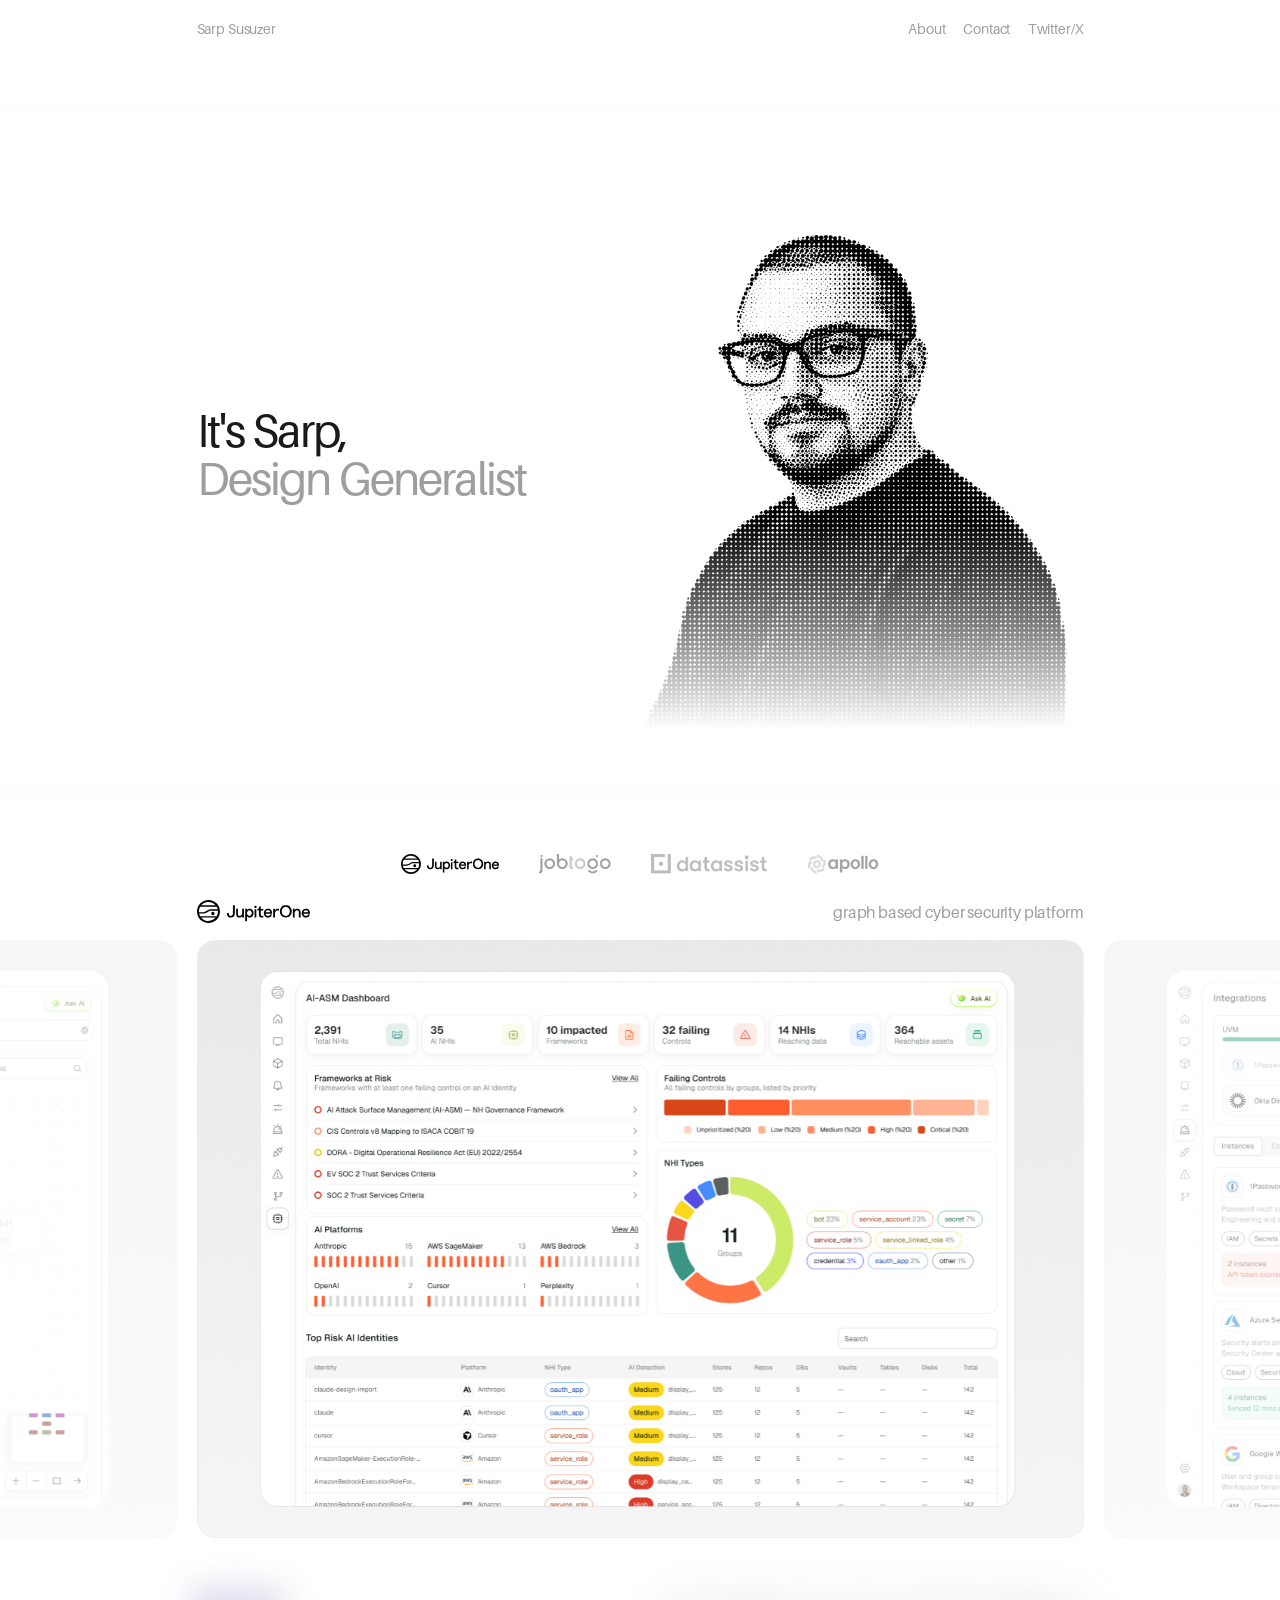
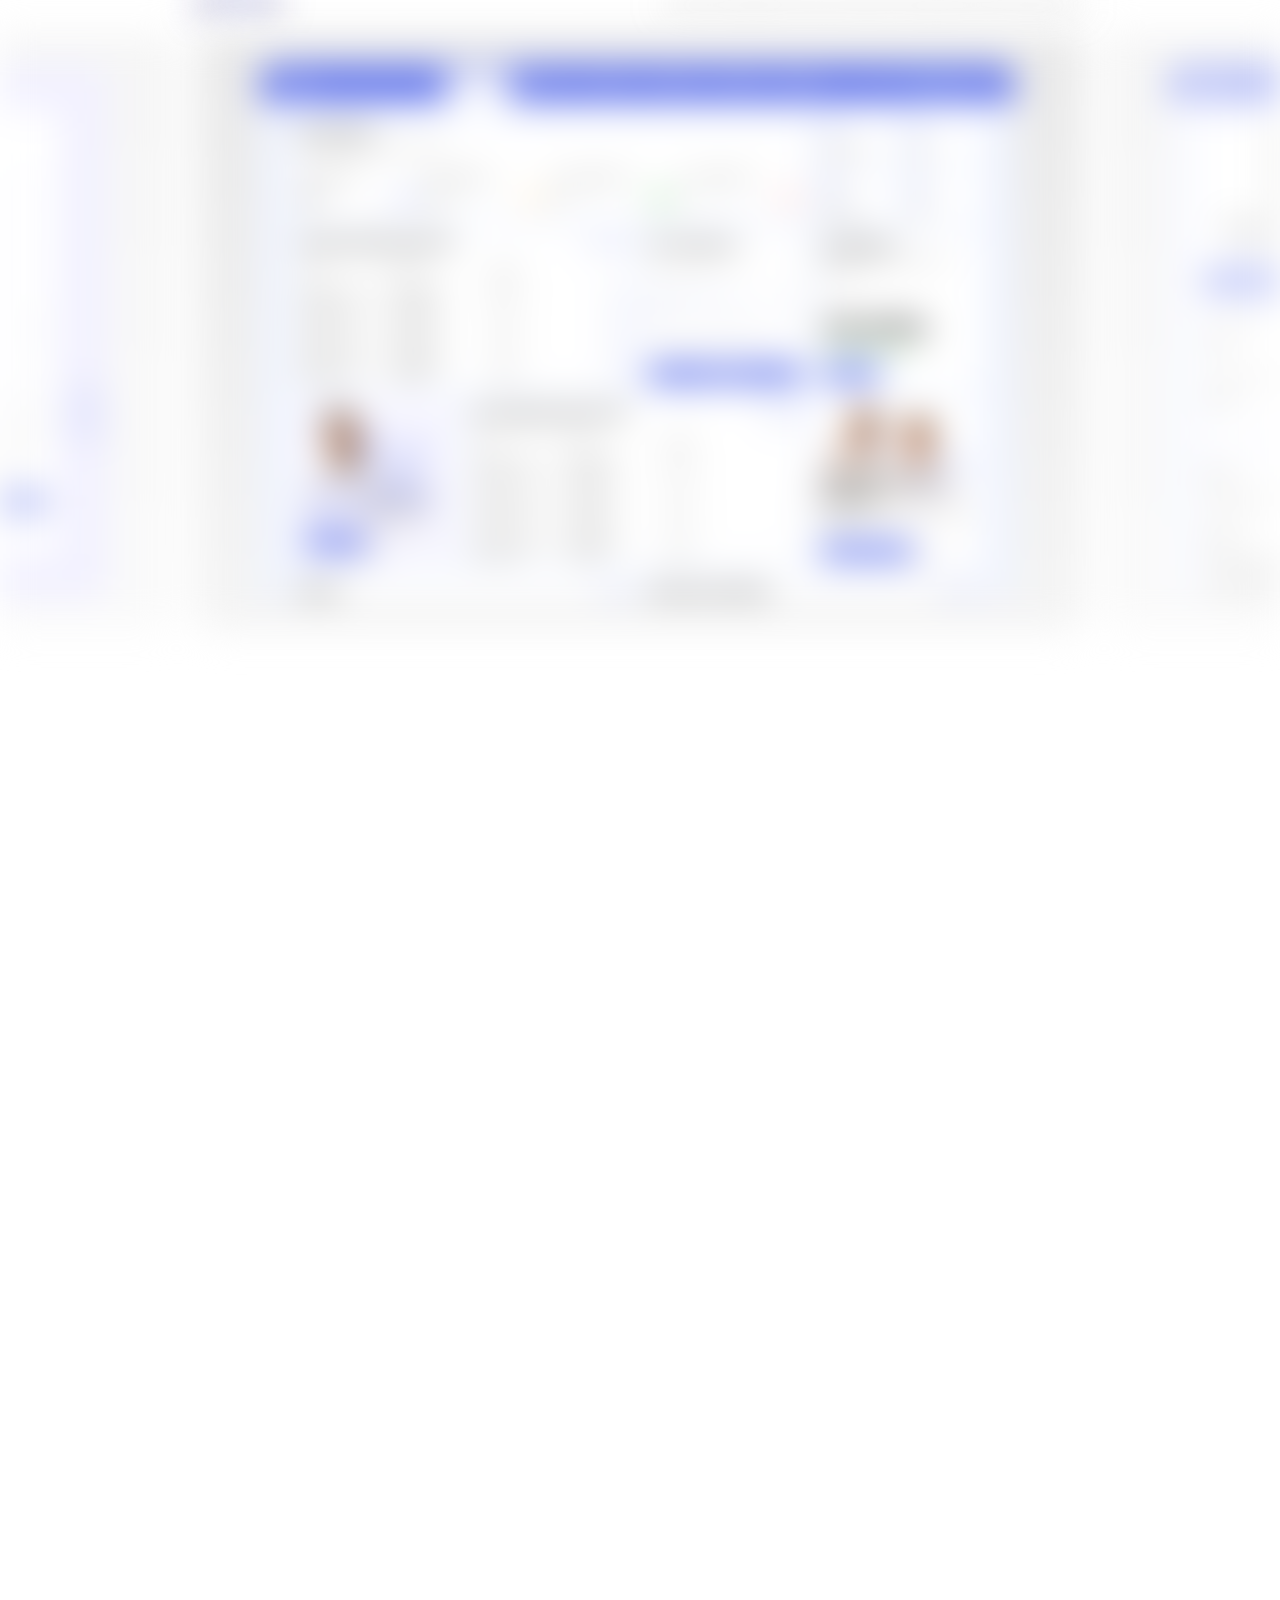
==== index.html @ 754de817 "Publish 2026-11-04T07:49:25.096Z" ====
<!doctype html>
<html lang="en">
<head>
<meta charset="utf-8">
<meta name="viewport" content="width=device-width, initial-scale=1">
<title>Sarp Susuzer — Design Engineer</title>
<meta name="description" content="Sarp Susuzer is a design engineer working globally. Product design, UI/UX and Framer builds for startups. Selected projects and how to book a call.">
<link rel="canonical" href="https://sarpsusuzer.com/">
<meta name="robots" content="index, follow, max-image-preview:large">
<meta property="og:type" content="website">
<meta property="og:site_name" content="Sarp Susuzer">
<meta property="og:title" content="Sarp Susuzer — Design Engineer">
<meta property="og:description" content="Sarp Susuzer is a design engineer working globally. Product design, UI/UX and Framer builds for startups. Selected projects and how to book a call.">
<meta property="og:url" content="https://sarpsusuzer.com/">
<meta property="og:image" content="https://sarpsusuzer.com/uploads/sarp-portrait.png">
<meta name="twitter:card" content="summary">
<meta name="twitter:title" content="Sarp Susuzer — Design Engineer">
<meta name="twitter:description" content="Sarp Susuzer is a design engineer working globally. Product design, UI/UX and Framer builds for startups. Selected projects and how to book a call.">
<meta name="twitter:image" content="https://sarpsusuzer.com/uploads/sarp-portrait.png">
<script type="application/ld+json">{"@context":"https://schema.org","@type":"Person","name":"Sarp Susuzer","alternateName":"Sarp Susüzer","url":"https://sarpsusuzer.com/","image":"https://sarpsusuzer.com/uploads/sarp-portrait.png","jobTitle":"Design Engineer","email":"sarp@susuzer.com","worksFor":{"@type":"Organization","name":"Studio Magik","url":"https://studiomagik.com"},"sameAs":["https://x.com/sarpsusuzer","https://studiomagik.com"]}</script>
<link rel="icon" href="/favicon.ico" sizes="48x48">
<link rel="icon" type="image/png" sizes="32x32" href="/favicon-32.png">
<link rel="apple-touch-icon" href="/apple-touch-icon.png">
<link rel="preload" href="/fonts/Aileron-Regular.otf" as="font" type="font/otf" crossorigin>
<link rel="stylesheet" href="/styles.css?v=mw1tfy1o">
</head>
<body>
<header class="top">
  <div class="top-inner">
    <div class="who">
      <p id="site-name" class="reveal" style="--d:0ms"></p>
    </div>
    <nav id="site-nav" class="reveal" style="--d:160ms" aria-label="Primary"></nav>
  </div>
</header>
<main id="projects" aria-live="polite"></main>
<nav id="dock" class="dock reveal hidden" aria-label="Projects"></nav>
<script src="/app.js?v=mw1tfy1o"></script>
</body>
</html>
---- styles.css ----
@font-face {
  font-family: "Aileron";
  src: url("/fonts/Aileron-Regular.otf") format("opentype");
  font-weight: 400;
  font-display: swap;
}

:root {
  --bg: #ffffff;
  --text-muted: #9e9e9e;
  --card: #eaeaea;
  --card-radius: 24px;
  --peek-opacity: 0.43;

  --col: min(887px, 100vw - 32px); /* content column / slide width */
  --gap: 20px; /* space between slides */
  --pad: calc((100vw - var(--col)) / 2);
  --header-h: 80px;
  --first-row-top: 160px; /* logo row y in the 1440 frame */
  --ease: cubic-bezier(0.22, 0.8, 0.2, 1);
  --dur: 0.7s;
}

* { box-sizing: border-box; margin: 0; padding: 0; }

html {
  background: var(--bg);
  -webkit-text-size-adjust: 100%;
}

body {
  background: var(--bg);
  color: var(--text-muted);
  font-family: "Aileron", system-ui, sans-serif;
  font-size: 14px;
  letter-spacing: -0.01em; /* -0.14px at 14px */
  overflow-x: clip;
}

a { color: inherit; text-decoration: none; }
.hidden { display: none !important; }

/* header */
.top {
  position: fixed;
  inset: 0 0 auto 0;
  z-index: 10;
  height: var(--header-h);
}
.top-inner {
  width: var(--col);
  margin: 0 auto;
  padding-top: 20px;
  display: flex;
  justify-content: space-between;
  align-items: flex-start;
}
.who p { line-height: 17px; }
#site-nav { display: flex; gap: 17.5px; }
#site-nav a { line-height: 17px; transition: color 0.2s; }
#site-nav a:hover, #site-nav a:focus-visible { color: #1a1a1a; }

/* projects */
#projects {
  padding-top: 0;
  padding-bottom: max(0px, calc(100vh - 852.83px));
}

.project {
  margin-bottom: 54.64px;
}

.project-head {
  width: var(--col);
  margin: 0 auto 16.66px;
  height: 23.13px;
  display: flex;
  align-items: center;
  justify-content: space-between;
  gap: 16px;
}
.project-head img { height: 23.13px; width: auto; display: block; }
.project-head .name { font-size: 16px; color: #1a1a1a; letter-spacing: -0.16px; }
.project-head .tagline { font-size: 16px; letter-spacing: -0.16px; white-space: nowrap; }

/* carousel: slides are positioned by their offset from the active one, so the strip loops */
.stage { overflow: hidden; }
.track {
  position: relative;
  height: calc(var(--col) * 598.4 / 887);
  touch-action: pan-y;
}

.slide {
  all: unset;
  box-sizing: border-box;
  position: absolute;
  top: 0;
  left: var(--pad);
  width: var(--col);
  aspect-ratio: 887 / 598.4;
  cursor: pointer;
  opacity: var(--peek-opacity);
  transform: translateX(calc(var(--o, 0) * (var(--col) + var(--gap))));
  transition: transform var(--dur) var(--ease), opacity var(--dur) var(--ease);
  will-change: transform;
}
.slide[aria-current="true"] { opacity: 1; cursor: e-resize; }
.slide[data-far="true"] { opacity: 0; pointer-events: none; }
.slide:focus-visible { outline: 2px solid #1a1a1a; outline-offset: 4px; }
.slide img {
  /* shown as uploaded: no background, radius or inset; only scaled down if larger than the slot */
  position: absolute;
  inset: 0;
  width: 100%;
  height: 100%;
  object-fit: scale-down;
  object-position: center;
  display: block;
  user-select: none;
  -webkit-user-drag: none;
}

.empty { width: var(--col); margin: 0 auto; }

@media (prefers-reduced-motion: reduce) {
  .track, .slide { transition: none; }
}

@media (max-width: 600px) {
  :root { --card-radius: 14px; --gap: 12px; }
  .dock { gap: 0; height: 64px; overflow-x: auto; scrollbar-width: none; }
  .dock::-webkit-scrollbar { display: none; }
  .dock-item { flex: 0 0 auto; }
  .dock .dock-clone { display: grid; }
  .dock { justify-content: flex-start; }
  .dock { transition: opacity .4s var(--ease), transform .4s var(--ease); }
  .dock.has-hero:not(.on-hero) { opacity: 0; pointer-events: none; transform: translateY(12px); }
  .dock-item { padding: 0 8px; }
  .dock-item img { height: 16px; }
  .project-head .tagline { font-size: 13px; white-space: normal; text-align: right; }
}

/* reveal: content fades in out of a blur, staggered; replays each time a project comes into view */
.reveal {
  opacity: 0;
  filter: blur(18px);
  transform: translateY(32px) scale(0.985);
  transition: opacity 0.25s ease, filter 0.25s ease, transform 0.25s ease;
}
.reveal.in {
  opacity: 1;
  filter: none; /* none (not blur(0)) so it doesn't become a backdrop root for the dock */
  transform: none;
  transition:
    opacity 0.9s var(--ease) var(--d, 0ms),
    filter 1.1s var(--ease) var(--d, 0ms),
    transform 1.2s var(--ease) var(--d, 0ms);
}
.stage.reveal { transform: translateY(48px) scale(0.97); transform-origin: 50% 0; }
.stage.reveal.in { transform: none; }

/* image settling into a card (first reveal + every time it becomes the active slide) */
@keyframes settle {
  from { opacity: 0; filter: blur(14px); transform: scale(1.045); }
  to   { opacity: 1; filter: blur(0);    transform: none; }
}
.slide img.settle { animation: settle 0.9s var(--ease) both; }

@media (prefers-reduced-motion: reduce) {
  .reveal, .reveal.in { opacity: 1; filter: none; transform: none; transition: none; }
  .slide img.settle { animation: none; }
}

/* dock: fixed client logos, click to jump to that project */
.dock {
  position: fixed;
  inset: auto 0 0 0;
  z-index: 10;
  height: 72px;
  display: flex;
  align-items: center;
  justify-content: safe center;
  gap: 8px;
  --d: 300ms;
}
.dock.hidden { display: none; }
.dock-item {
  all: unset;
  box-sizing: border-box;
  cursor: pointer;
  height: 44px;
  padding: 0 16px;
  display: grid;
  place-items: center;
  border-radius: 10px;
  color: var(--text-muted);
  opacity: 0.4;
  filter: grayscale(1);
  transition: opacity 0.3s var(--ease), background 0.3s var(--ease);
}
.dock-clone { display: none; }
.dock-item img { height: 20px; width: auto; display: block; }
.dock-item:hover, .dock-item:focus-visible { opacity: 0.8; background: #f4f4f4; }
.dock-item[aria-current="true"] { opacity: 1; }
.dock-item:focus-visible { outline: 2px solid #1a1a1a; outline-offset: -2px; }

/* progressive blur: stacked backdrop-blur layers, each masked to a band, plus a soft white fade */
.pblur {
  position: absolute;
  left: 0; right: 0;
  height: 140px;
  pointer-events: none;
  z-index: -1;
}
.pblur.top { top: 0; --dir: to bottom; }
.pblur.bottom { bottom: 0; --dir: to top; }
.pblur::before {
  content: "";
  position: absolute; inset: 0;
  background: linear-gradient(var(--dir), rgba(255,255,255,0.92) 0%, rgba(255,255,255,0.6) 45%, rgba(255,255,255,0) 100%);
}
.pblur i { position: absolute; inset: 0; }
.pblur i:nth-child(1) {
  -webkit-backdrop-filter: blur(0.5px); backdrop-filter: blur(0.5px);
  -webkit-mask-image: linear-gradient(var(--inv), #000 0%, #000 28.6%, transparent 42.9%); mask-image: linear-gradient(var(--inv), #000 0%, #000 28.6%, transparent 42.9%);
}
.pblur i:nth-child(2) {
  -webkit-backdrop-filter: blur(1px); backdrop-filter: blur(1px);
  -webkit-mask-image: linear-gradient(var(--inv), transparent 14.3%, #000 28.6%, #000 42.9%, transparent 57.1%); mask-image: linear-gradient(var(--inv), transparent 14.3%, #000 28.6%, #000 42.9%, transparent 57.1%);
}
.pblur i:nth-child(3) {
  -webkit-backdrop-filter: blur(2px); backdrop-filter: blur(2px);
  -webkit-mask-image: linear-gradient(var(--inv), transparent 28.6%, #000 42.9%, #000 57.1%, transparent 71.4%); mask-image: linear-gradient(var(--inv), transparent 28.6%, #000 42.9%, #000 57.1%, transparent 71.4%);
}
.pblur i:nth-child(4) {
  -webkit-backdrop-filter: blur(4px); backdrop-filter: blur(4px);
  -webkit-mask-image: linear-gradient(var(--inv), transparent 42.9%, #000 57.1%, #000 71.4%, transparent 85.7%); mask-image: linear-gradient(var(--inv), transparent 42.9%, #000 57.1%, #000 71.4%, transparent 85.7%);
}
.pblur i:nth-child(5) {
  -webkit-backdrop-filter: blur(8px); backdrop-filter: blur(8px);
  -webkit-mask-image: linear-gradient(var(--inv), transparent 57.1%, #000 71.4%, #000 85.7%, transparent 100.0%); mask-image: linear-gradient(var(--inv), transparent 57.1%, #000 71.4%, #000 85.7%, transparent 100.0%);
}
.pblur i:nth-child(6) {
  -webkit-backdrop-filter: blur(16px); backdrop-filter: blur(16px);
  -webkit-mask-image: linear-gradient(var(--inv), transparent 71.4%, #000 85.7%, #000 100%); mask-image: linear-gradient(var(--inv), transparent 71.4%, #000 85.7%, #000 100%);
}
.pblur.top { --inv: to top; }    /* mask 0% = inner edge (clear), 100% = screen edge (blurriest) */
.pblur.bottom { --inv: to bottom; }

/* about page */
.who { display: block; }
#site-nav a[aria-current="page"] { color: #1a1a1a; }

.about {
  width: var(--col);
  margin: 0 auto;
  padding: var(--first-row-top) 0 120px;
  display: grid;
  grid-template-columns: 340px 1fr;
  gap: 64px;
  align-items: start;
}
/* desktop: the whole block sits in the middle of the viewport */
@media (min-width: 721px) {
  .about {
    box-sizing: border-box;
    min-height: 100vh;
    padding: var(--header-h) 0;
    align-items: center;
    align-content: center;
  }
  .about-text { padding-top: 0; }
}
.about-photo {
  aspect-ratio: 4 / 5;
  border-radius: var(--card-radius);
  background: var(--card);
  overflow: hidden;
  display: grid;
  place-items: center;
  font-size: 56px;
  letter-spacing: -0.04em;
  color: var(--text-muted);
  -webkit-mask-image: linear-gradient(to bottom, #000 62%, transparent 100%);
  mask-image: linear-gradient(to bottom, #000 62%, transparent 100%);
}
.about-photo img { width: 100%; height: 100%; object-fit: cover; display: block; }

.about-text { padding-top: 4px; max-width: 480px; }
.about-lead { font-size: 28px; line-height: 1.25; letter-spacing: -0.03em; color: #1a1a1a; margin-bottom: 32px; }
.about-body { font-size: 16px; line-height: 1.55; letter-spacing: -0.01em; color: #6e6e6e; margin-bottom: 16px; }
.about-body a, .about-lead a { color: #1a1a1a; border-bottom: 1px solid #cfcfcf; transition: border-color 0.2s; }
.about-body a:hover, .about-body a:focus-visible, .about-lead a:hover, .about-lead a:focus-visible { border-color: #1a1a1a; }
.about-email { display: inline-block; margin-top: 16px; font-size: 16px; color: #1a1a1a; border-bottom: 1px solid #cfcfcf; transition: border-color 0.2s; }
.about-email:hover, .about-email:focus-visible { border-color: #1a1a1a; }

@media (max-width: 720px) {
  .about { grid-template-columns: 1fr; gap: 32px; padding-top: 120px; }
  .about-photo { width: 100%; max-width: 400px; margin-left: auto; justify-self: end; }
  .about-lead { font-size: 24px; }
}

/* locked project (NDA / coming soon): previews are blurred and carry a lock badge */
.locked .slide { overflow: hidden; border-radius: var(--card-radius); }
.locked .slide img { object-fit: cover; filter: blur(22px); transform: scale(1.12); }
.lock {
  position: absolute;
  left: 50%; top: 50%;
  transform: translate(-50%, -50%);
  display: inline-flex; align-items: center; gap: 8px;
  height: 40px; padding: 0 18px;
  border-radius: 999px;
  background: #fff;
  color: #1a1a1a;
  font-size: 14px;
  white-space: nowrap;
  box-shadow: 0 0 0 1px #eaeaea;
}
.lock svg { flex: none; }
.locked .slide img.settle { animation: none; }

/* hero */
.hero {
  min-height: 100vh;
  width: var(--col);
  margin: 0 auto;
  padding: var(--header-h) 0 72px;
  display: flex;
  align-items: center;
  justify-content: space-between;
  gap: 48px;
}
.hero-text { flex: 0 0 auto; display: flex; flex-direction: column; gap: 20px; min-width: 0; }
.hero-title {
  font-weight: 400;
  font-size: clamp(30px, 3.6vw, 52px);
  line-height: 1.05;
  letter-spacing: -0.04em;
  color: #1a1a1a;
}
.hero-line { display: block; white-space: nowrap; }
.hero-muted { color: var(--text-muted); }
.hero-rotor { position: relative; }
.hero-sizer { visibility: hidden; display: block; white-space: nowrap; }
.hero-word { position: absolute; left: 0; top: 0; white-space: nowrap; opacity: 0; filter: blur(8px); transform: translateY(0.25em); transition: opacity .6s ease, filter .6s ease, transform .6s cubic-bezier(.2,.7,.2,1); }
.hero-word.on { opacity: 1; filter: blur(0); transform: none; }
.hero-word:first-child:last-of-type { position: static; }
.hero-sub { font-size: 16px; line-height: 1.45; letter-spacing: -0.01em; color: #6e6e6e; max-width: 420px; }
/* portrait shown as uploaded: no card, radius or background */
.hero-photo { flex: 0 0 auto; width: min(800px, 58%); min-width: 0; flex: 0 1 auto; }
.hero-photo img { width: 100%; height: auto; max-height: calc(100vh - var(--header-h) - 40px); mix-blend-mode: multiply; -webkit-mask-image: linear-gradient(to bottom, #000 62%, transparent 100%); mask-image: linear-gradient(to bottom, #000 62%, transparent 100%); object-fit: contain; object-position: right center; display: block; user-select: none; -webkit-user-drag: none; }
@media (max-width: 700px) {
  .hero { flex-direction: column; align-items: flex-start; justify-content: flex-start; gap: 12px; padding: calc(var(--header-h) + 28px) 0 88px; }
  .hero-text { gap: 14px; }
  .hero-title { font-size: clamp(38px, 11vw, 48px); }
  .hero-sub { font-size: 15px; }
  .hero-photo { width: 100%; max-width: 420px; align-self: center; }
  .hero-photo img { max-height: 56vh; object-position: center top; }
}

/* closing call-to-action */
.cta {
  box-sizing: border-box;
  min-height: 100vh;
  width: var(--col);
  margin: 0 auto;
  padding: 120px 0 120px;
  display: flex;
  flex-direction: column;
  justify-content: center;
  align-items: flex-start;
  gap: 20px;
}
.cta-title { font-weight: 400; font-size: clamp(34px, 4.6vw, 64px); line-height: 1.04; letter-spacing: -0.045em; color: #1a1a1a; max-width: 18ch; }
.cta-sub { font-size: 16px; line-height: 1.45; letter-spacing: -0.01em; color: #6e6e6e; max-width: 380px; }
.cta-btn {
  margin-top: 8px;
  display: inline-flex; align-items: center; justify-content: center;
  height: 52px; padding: 0 28px;
  border-radius: 999px;
  background: #1a1a1a; color: #fff;
  font-size: 16px; letter-spacing: -0.01em;
  transition: background 0.25s var(--ease), transform 0.25s var(--ease);
}
.cta-btn:hover { background: #000; transform: translateY(-2px); }
.cta-btn:focus-visible { outline: 2px solid #1a1a1a; outline-offset: 3px; }
@media (max-width: 700px) {
  .cta { padding: 96px 0 96px; }
  .cta-btn { width: 100%; }
}
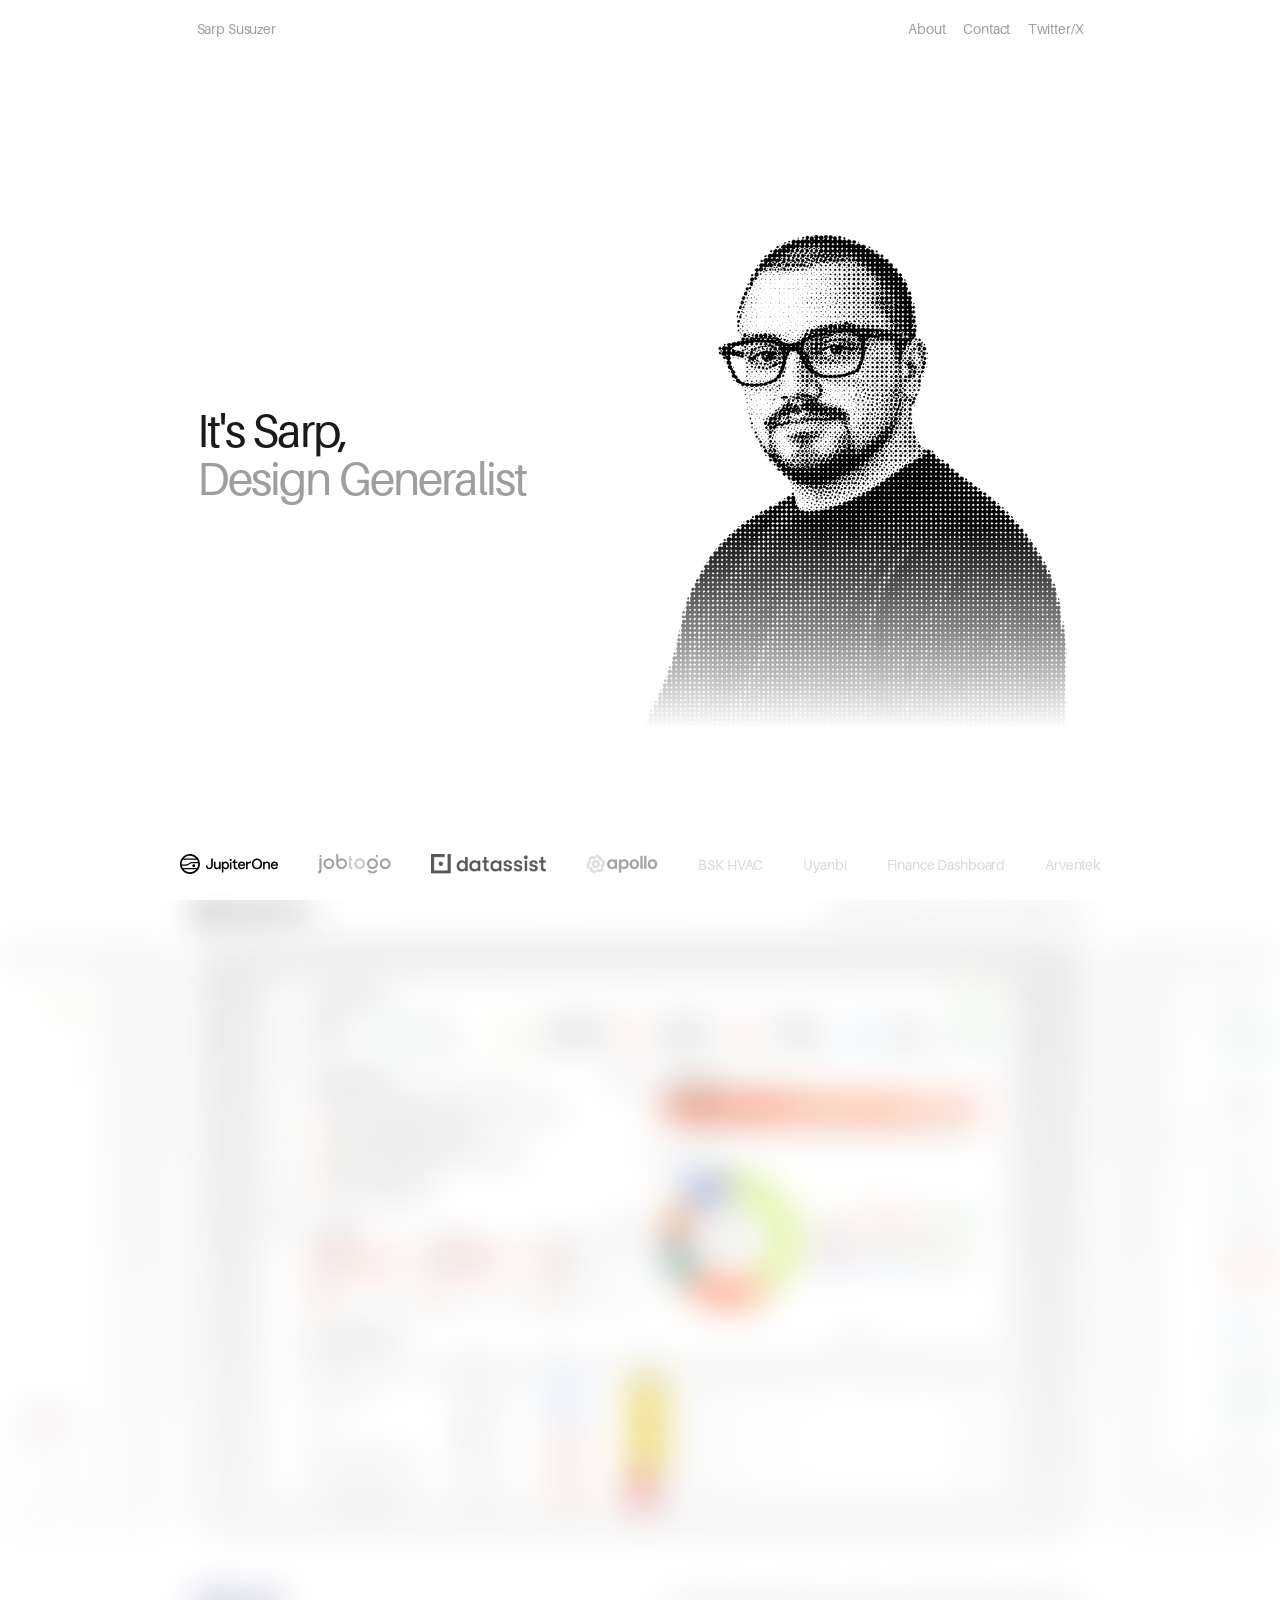
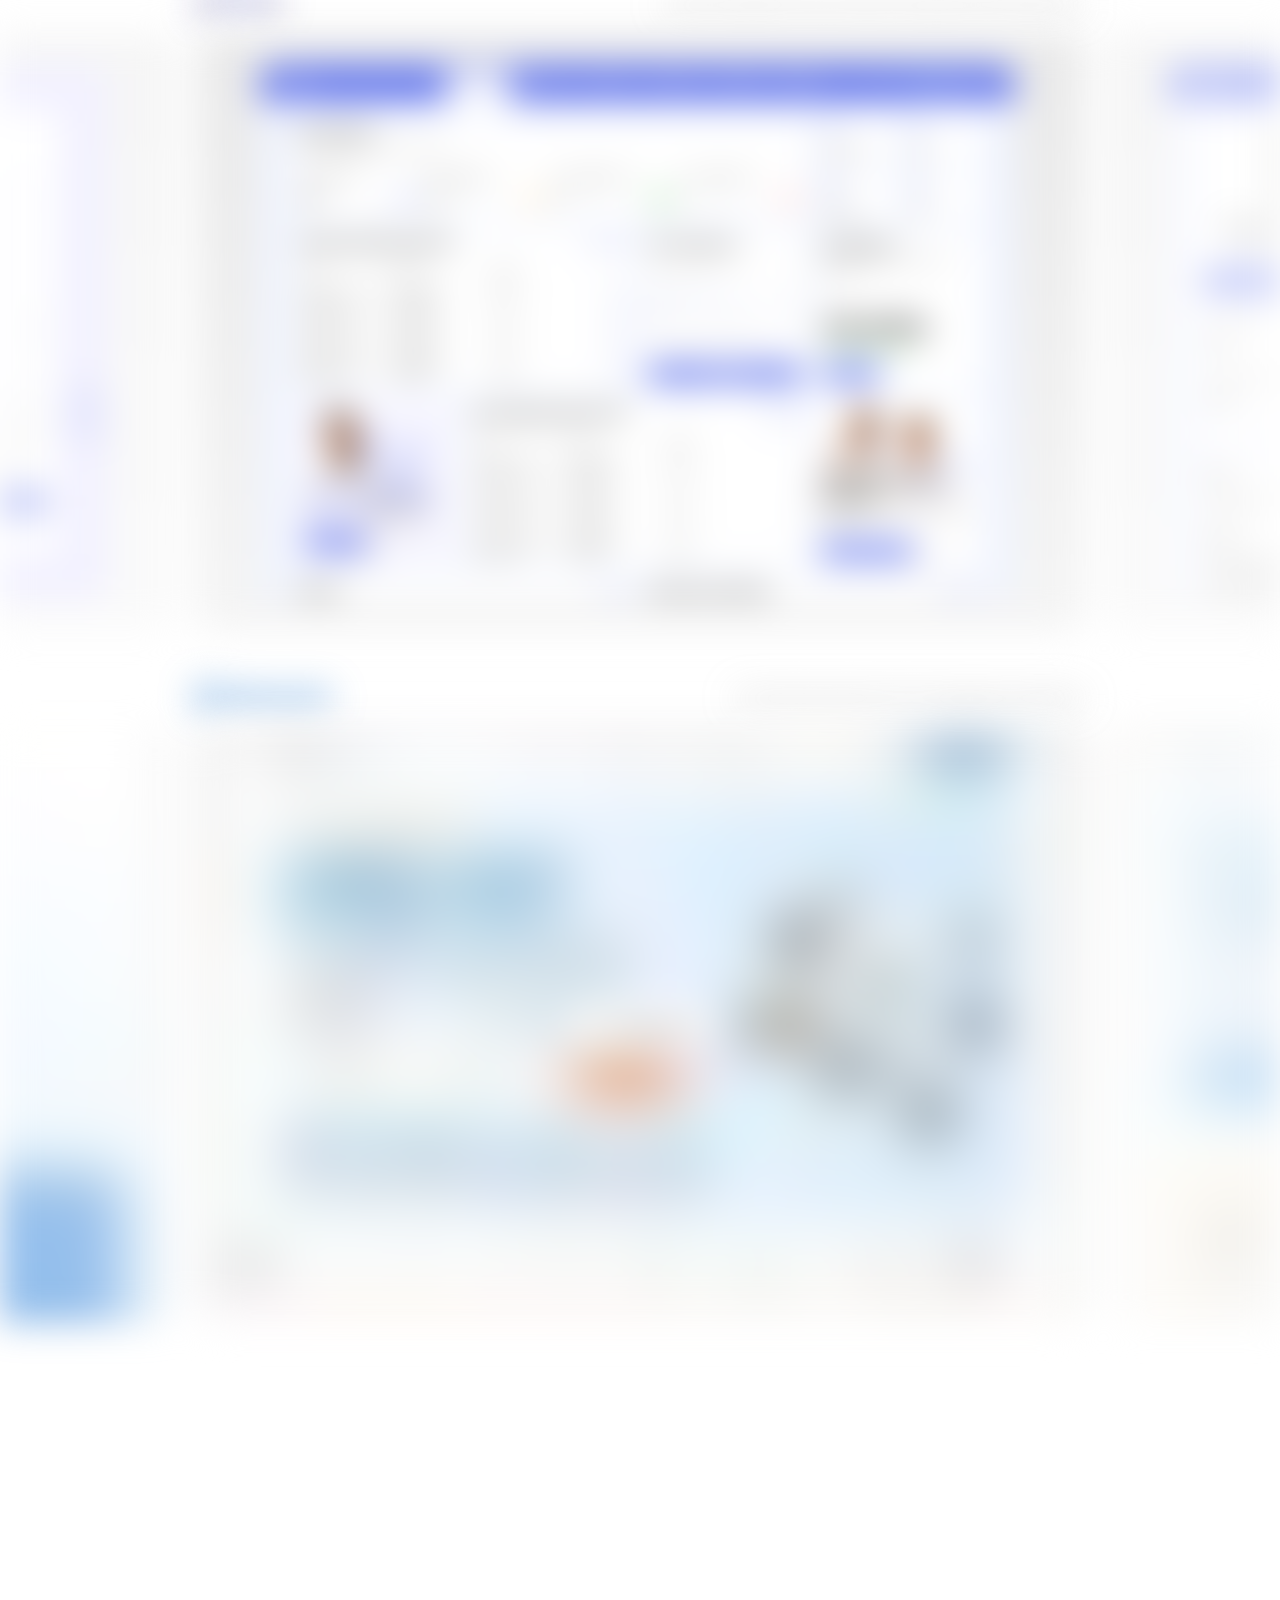
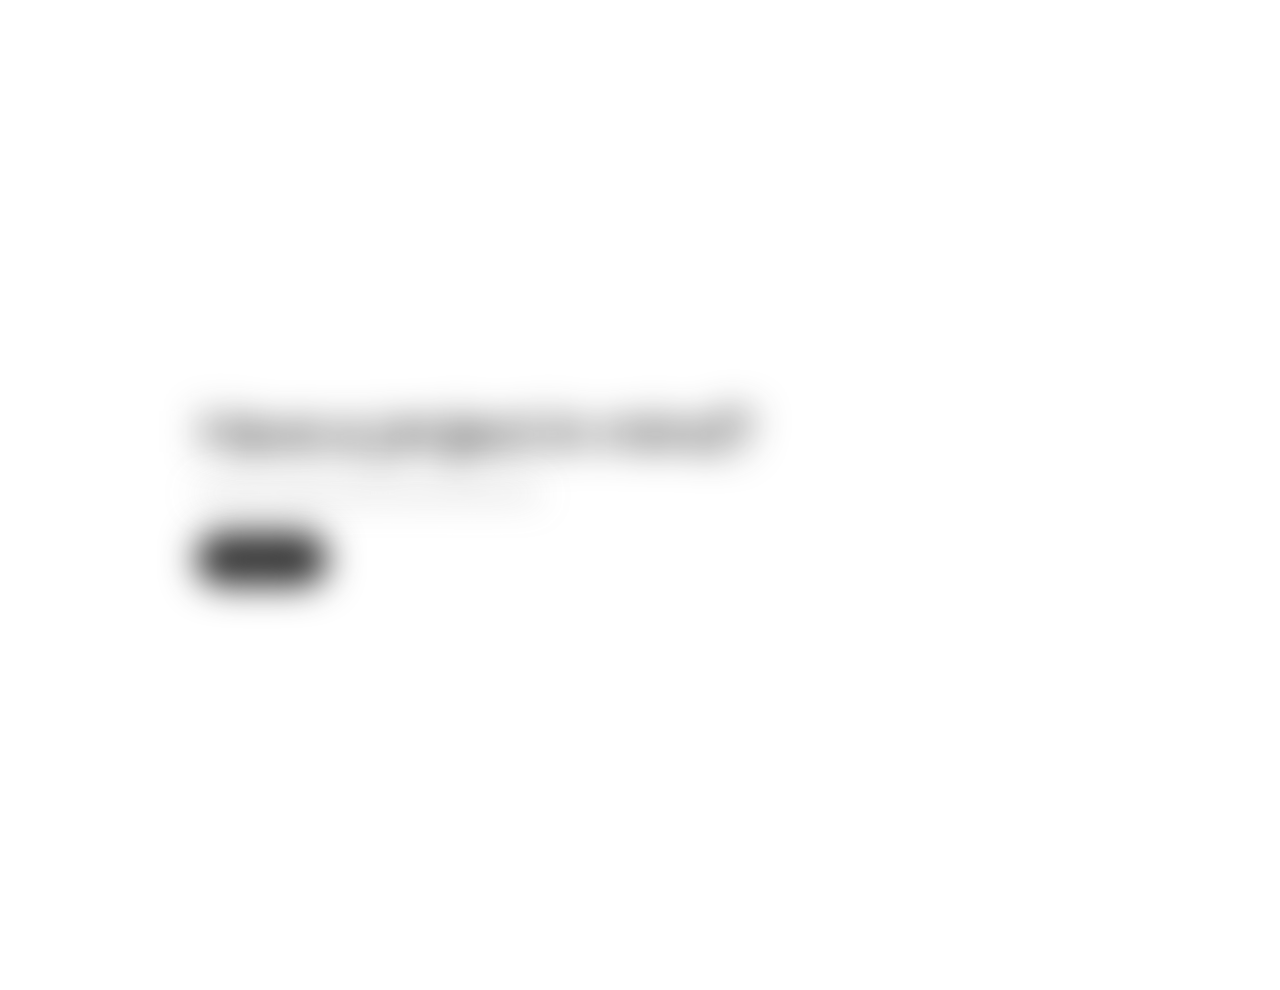
==== commit 099a4a2e: "Publish 2026-11-26T12:59:11.795Z" ====
--- a/index.html
+++ b/index.html
@@ -22,7 +22,7 @@
 <link rel="icon" type="image/png" sizes="32x32" href="/favicon-32.png">
 <link rel="apple-touch-icon" href="/apple-touch-icon.png">
 <link rel="preload" href="/fonts/Aileron-Regular.otf" as="font" type="font/otf" crossorigin>
-<link rel="stylesheet" href="/styles.css?v=mw1tfy1o">
+<link rel="stylesheet" href="/styles.css?v=mwxk6znk">
 </head>
 <body>
 <header class="top">
@@ -35,6 +35,6 @@
 </header>
 <main id="projects" aria-live="polite"></main>
 <nav id="dock" class="dock reveal hidden" aria-label="Projects"></nav>
-<script src="/app.js?v=mw1tfy1o"></script>
+<script src="/app.js?v=mwxk6znk"></script>
 </body>
 </html>
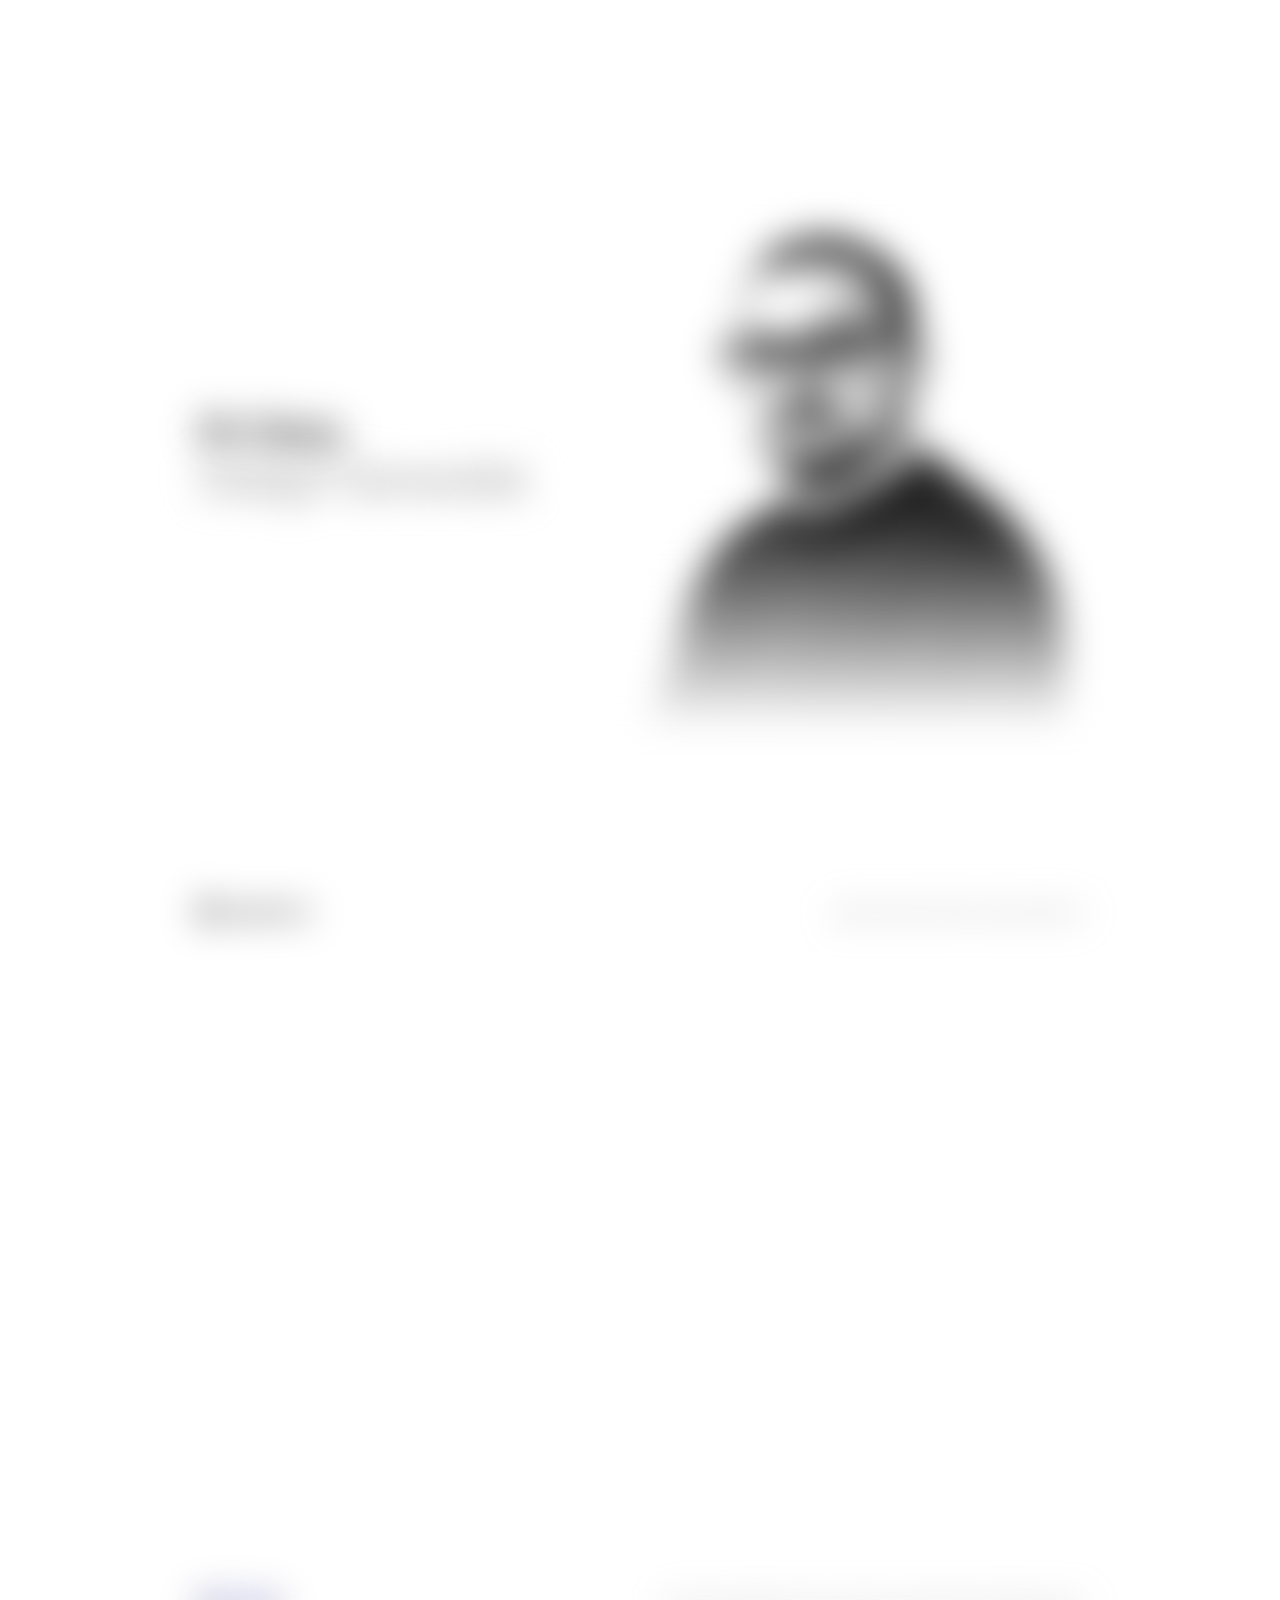
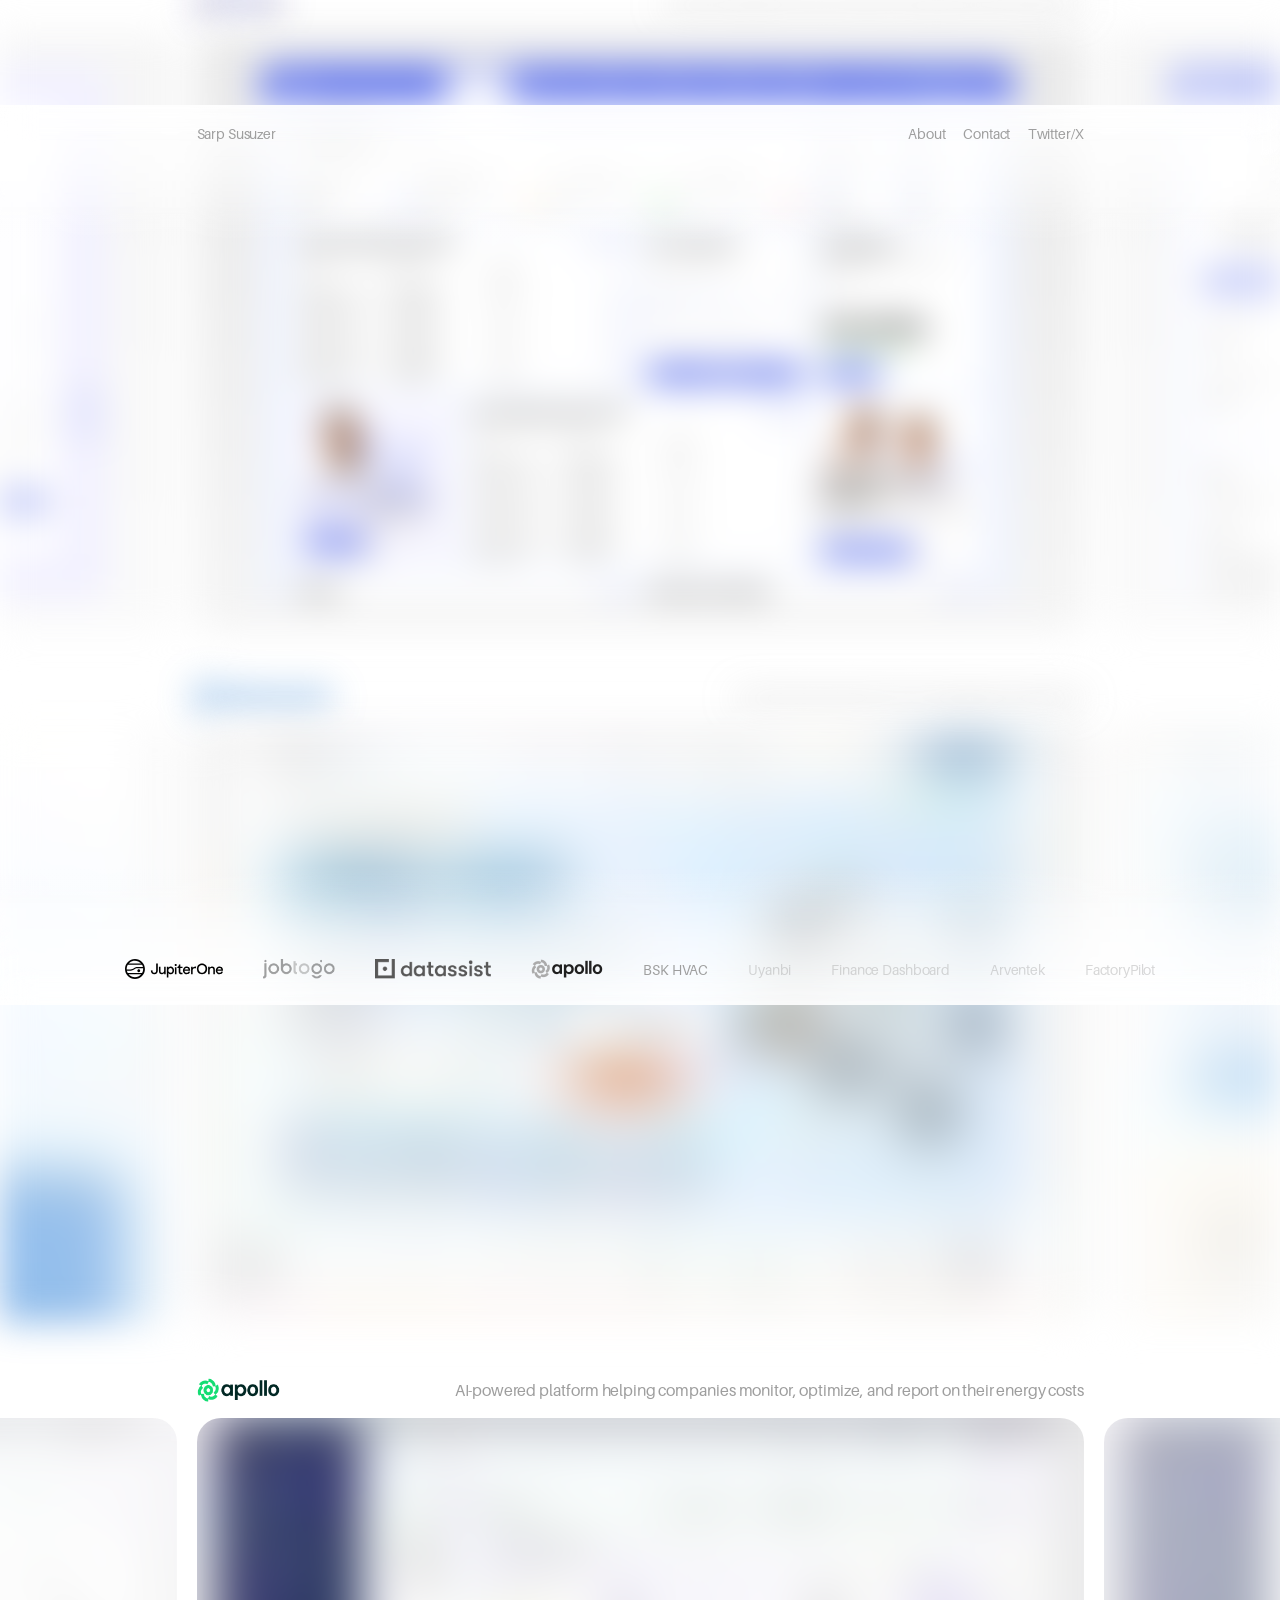
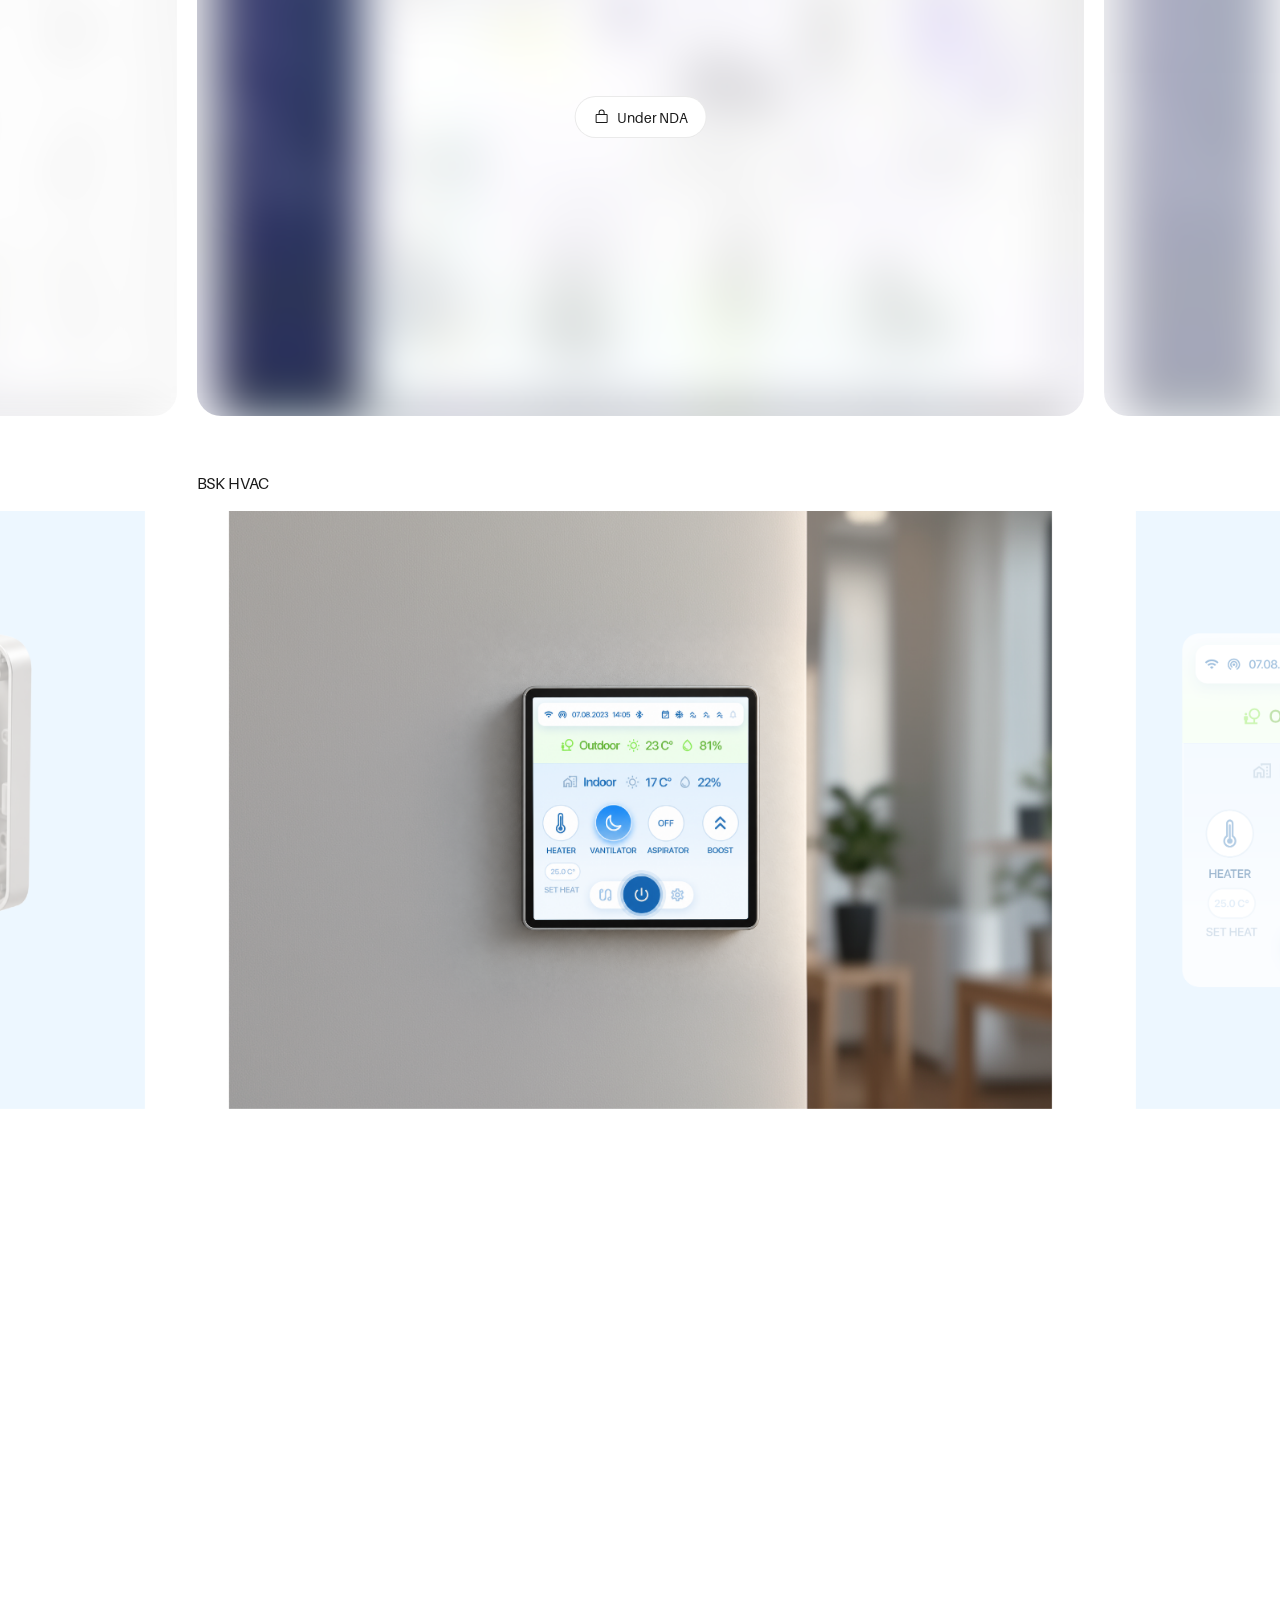
==== commit 17d772f2: "Publish 2026-11-26T12:59:59.130Z" ====
--- a/index.html
+++ b/index.html
@@ -22,7 +22,7 @@
 <link rel="icon" type="image/png" sizes="32x32" href="/favicon-32.png">
 <link rel="apple-touch-icon" href="/apple-touch-icon.png">
 <link rel="preload" href="/fonts/Aileron-Regular.otf" as="font" type="font/otf" crossorigin>
-<link rel="stylesheet" href="/styles.css?v=mwxk6znk">
+<link rel="stylesheet" href="/styles.css?v=mwxk821r">
 </head>
 <body>
 <header class="top">
@@ -35,6 +35,6 @@
 </header>
 <main id="projects" aria-live="polite"></main>
 <nav id="dock" class="dock reveal hidden" aria-label="Projects"></nav>
-<script src="/app.js?v=mwxk6znk"></script>
+<script src="/app.js?v=mwxk821r"></script>
 </body>
 </html>
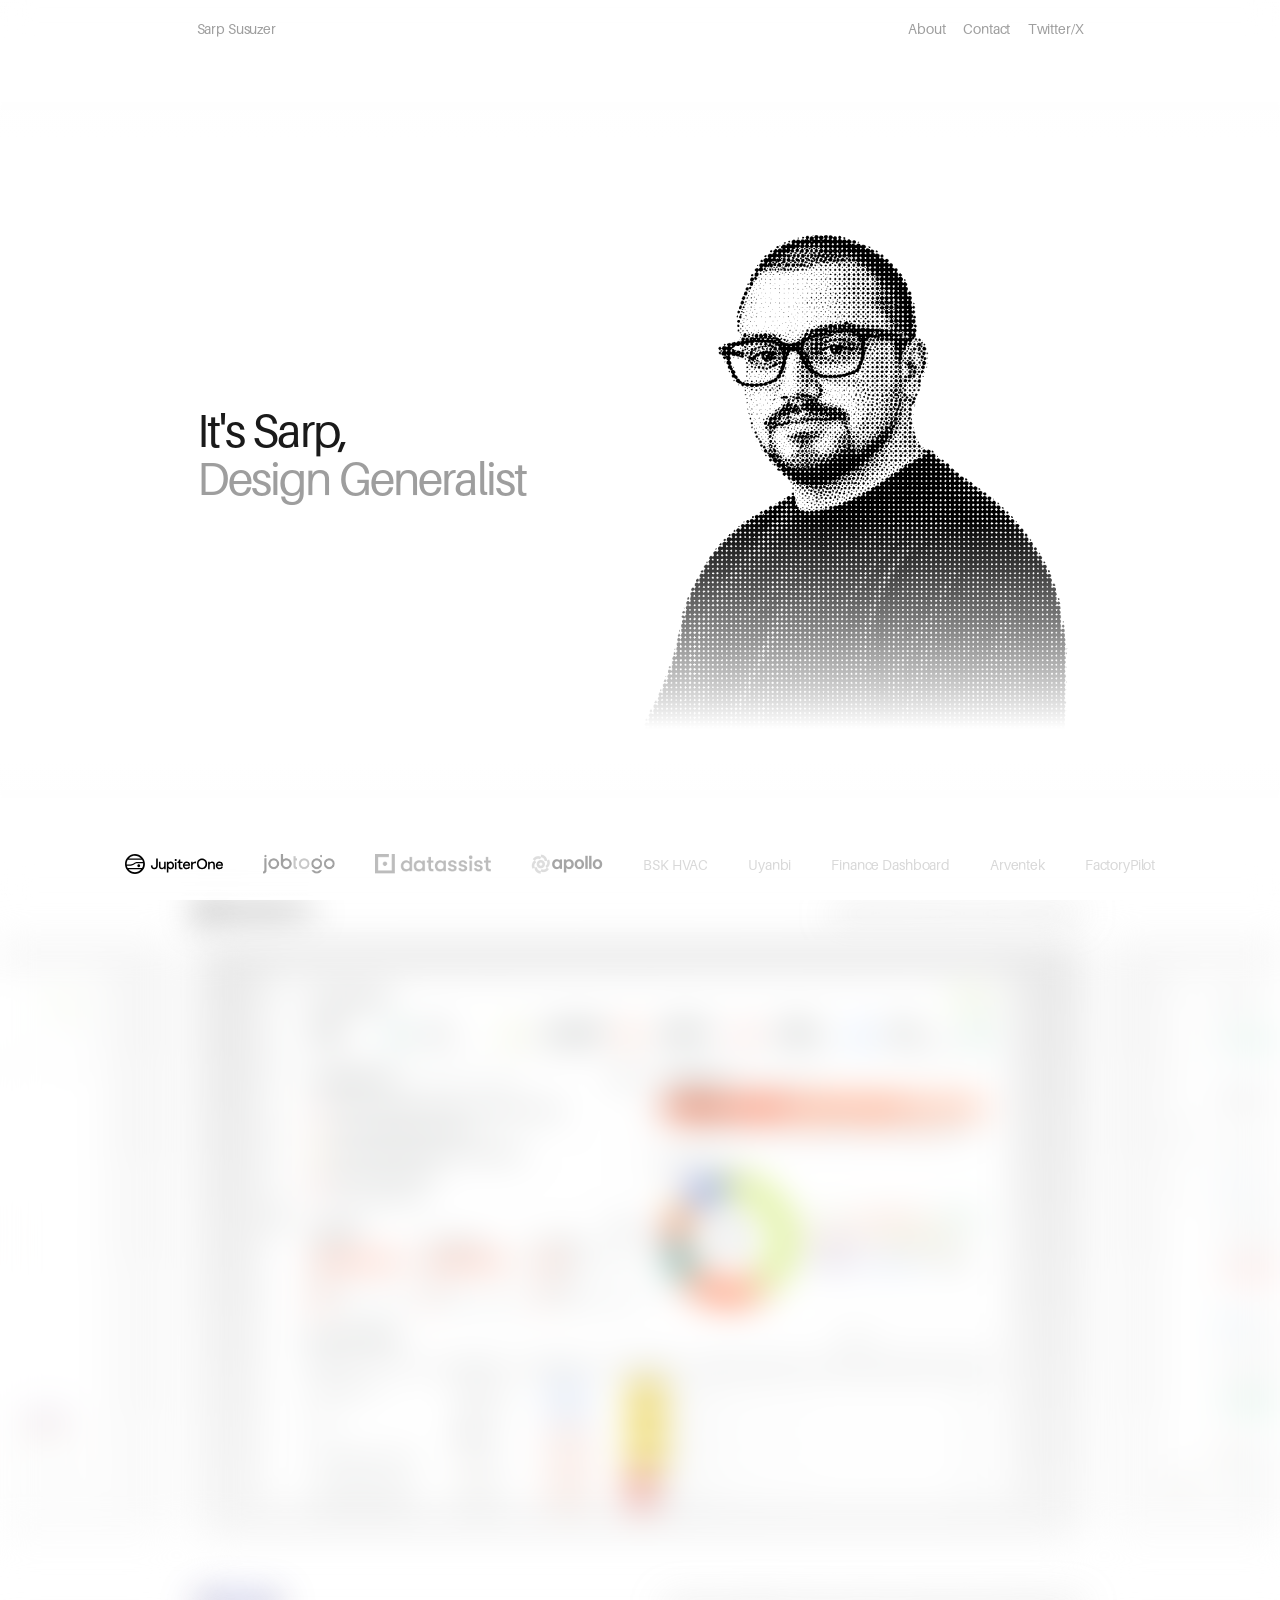
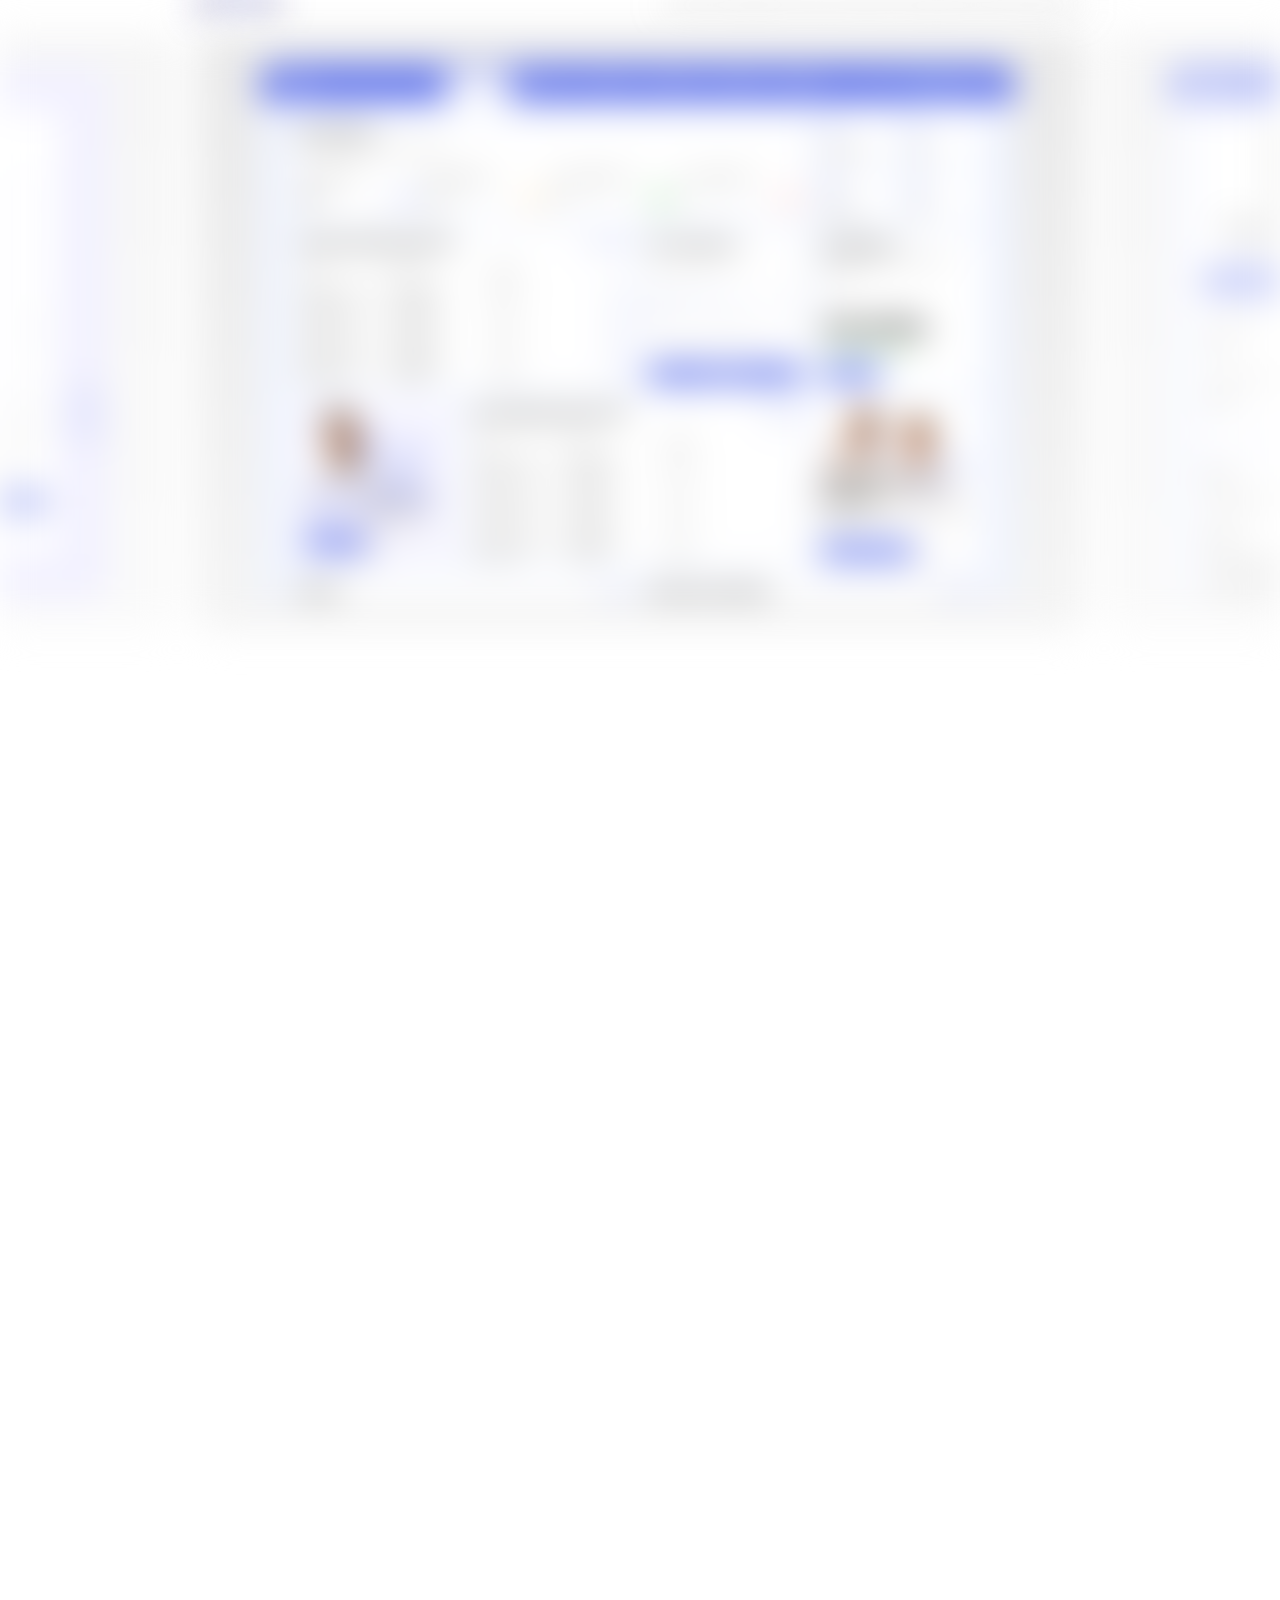
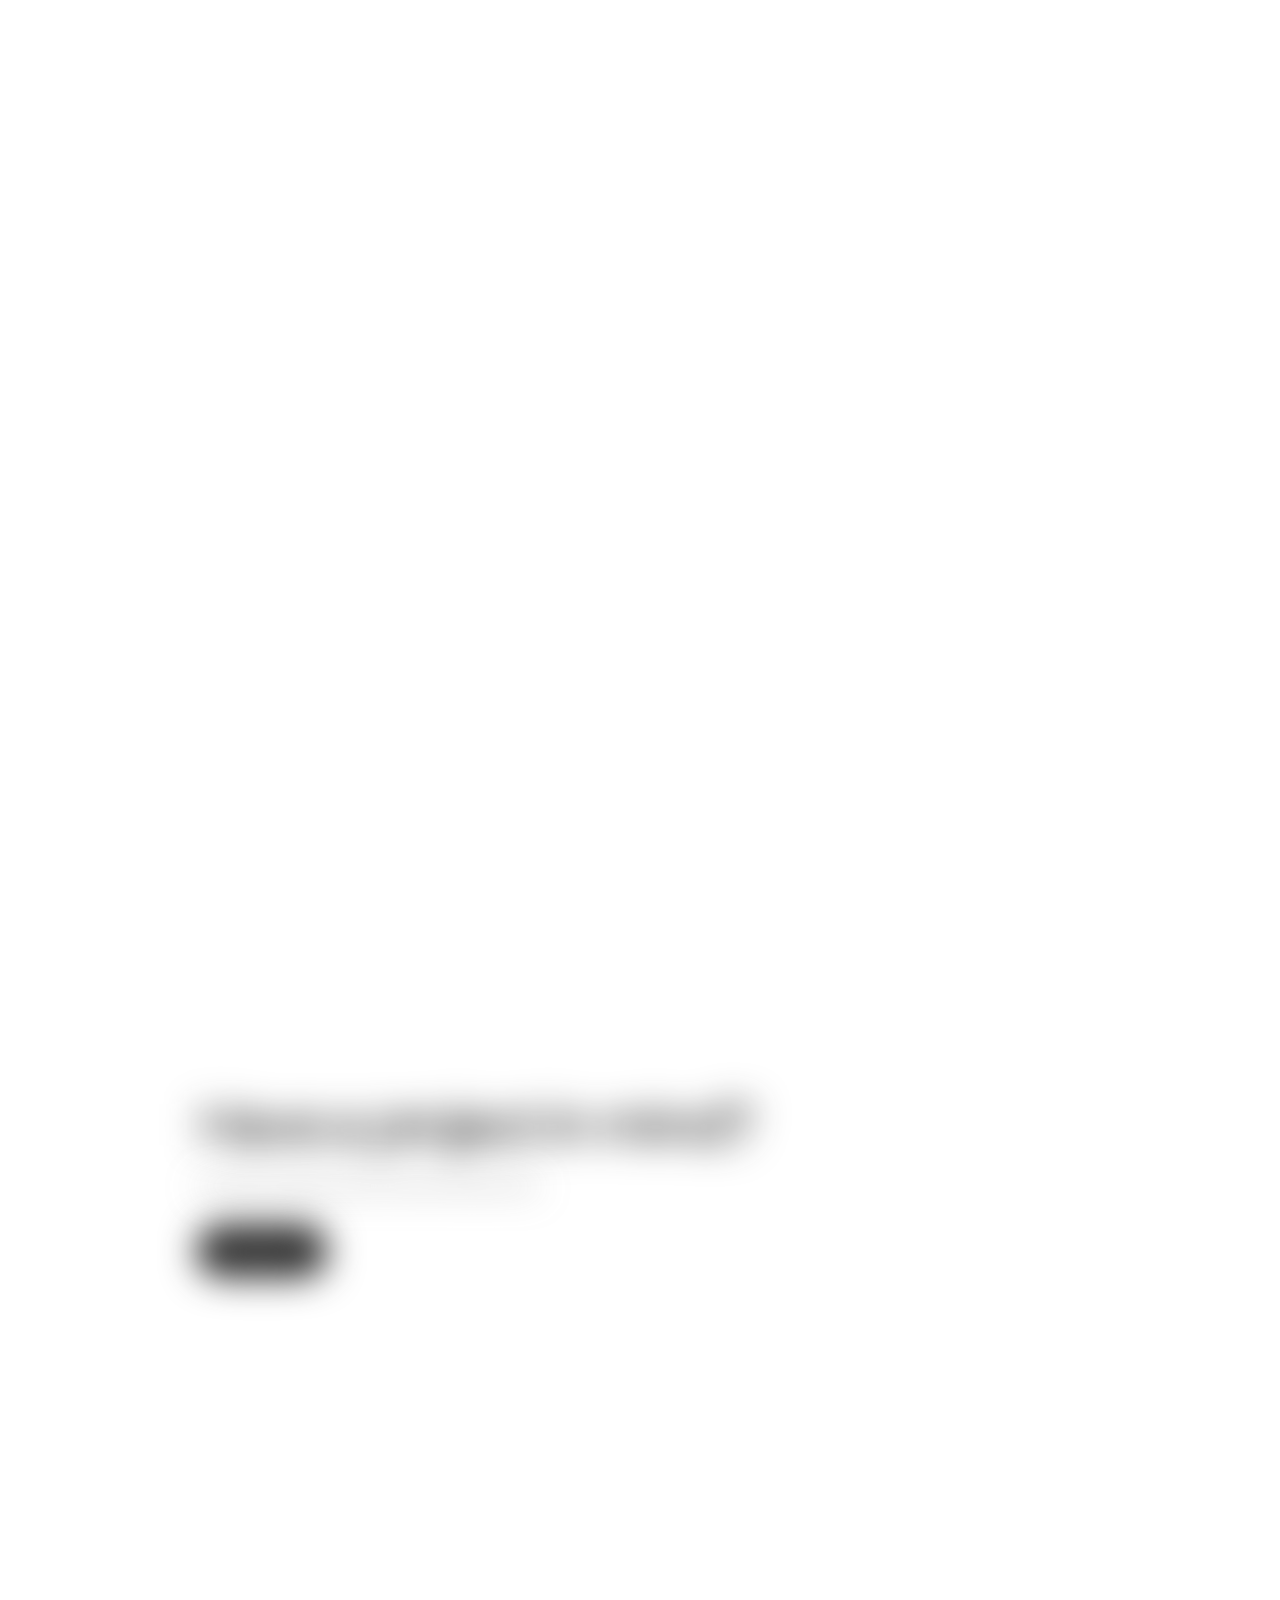
==== commit 0bd0573b: "Publish 2026-11-26T13:00:22.294Z" ====
--- a/index.html
+++ b/index.html
@@ -22,7 +22,7 @@
 <link rel="icon" type="image/png" sizes="32x32" href="/favicon-32.png">
 <link rel="apple-touch-icon" href="/apple-touch-icon.png">
 <link rel="preload" href="/fonts/Aileron-Regular.otf" as="font" type="font/otf" crossorigin>
-<link rel="stylesheet" href="/styles.css?v=mwxk821r">
+<link rel="stylesheet" href="/styles.css?v=mwxk8jte">
 </head>
 <body>
 <header class="top">
@@ -35,6 +35,6 @@
 </header>
 <main id="projects" aria-live="polite"></main>
 <nav id="dock" class="dock reveal hidden" aria-label="Projects"></nav>
-<script src="/app.js?v=mwxk821r"></script>
+<script src="/app.js?v=mwxk8jte"></script>
 </body>
 </html>
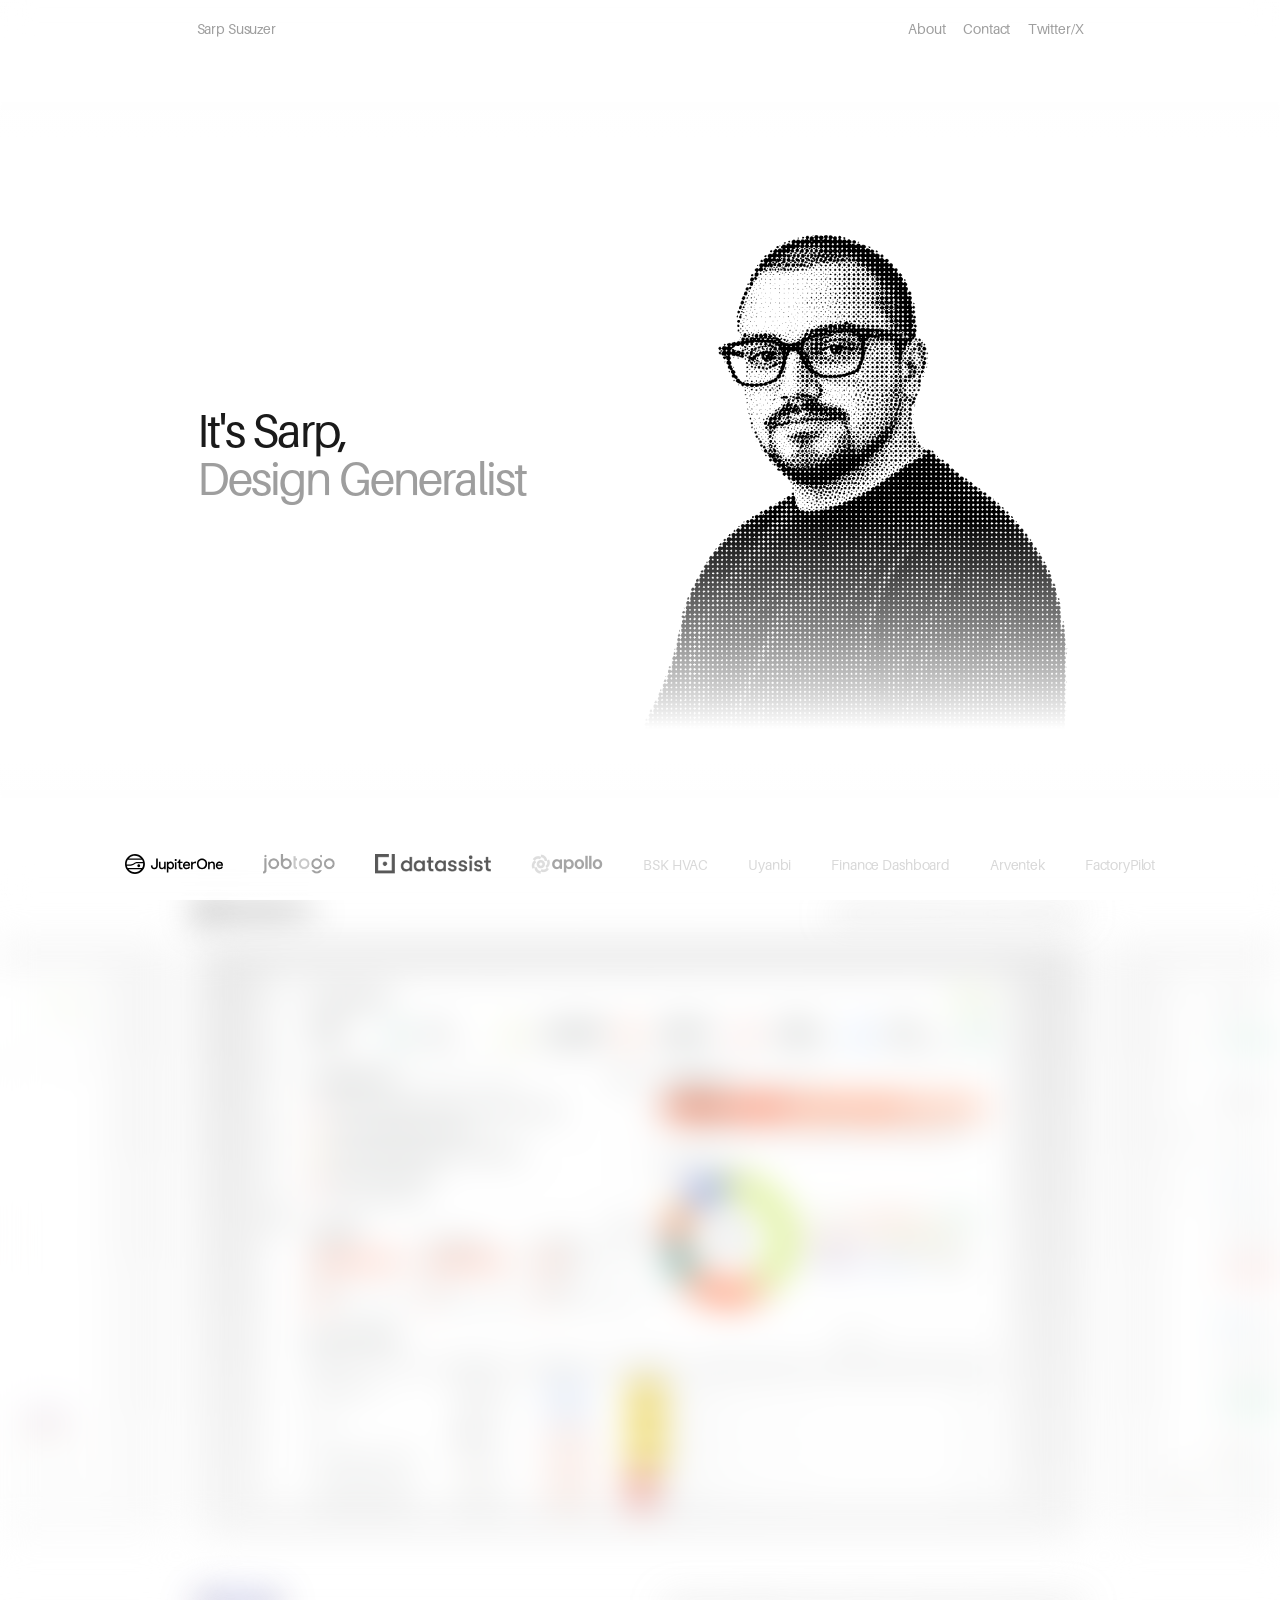
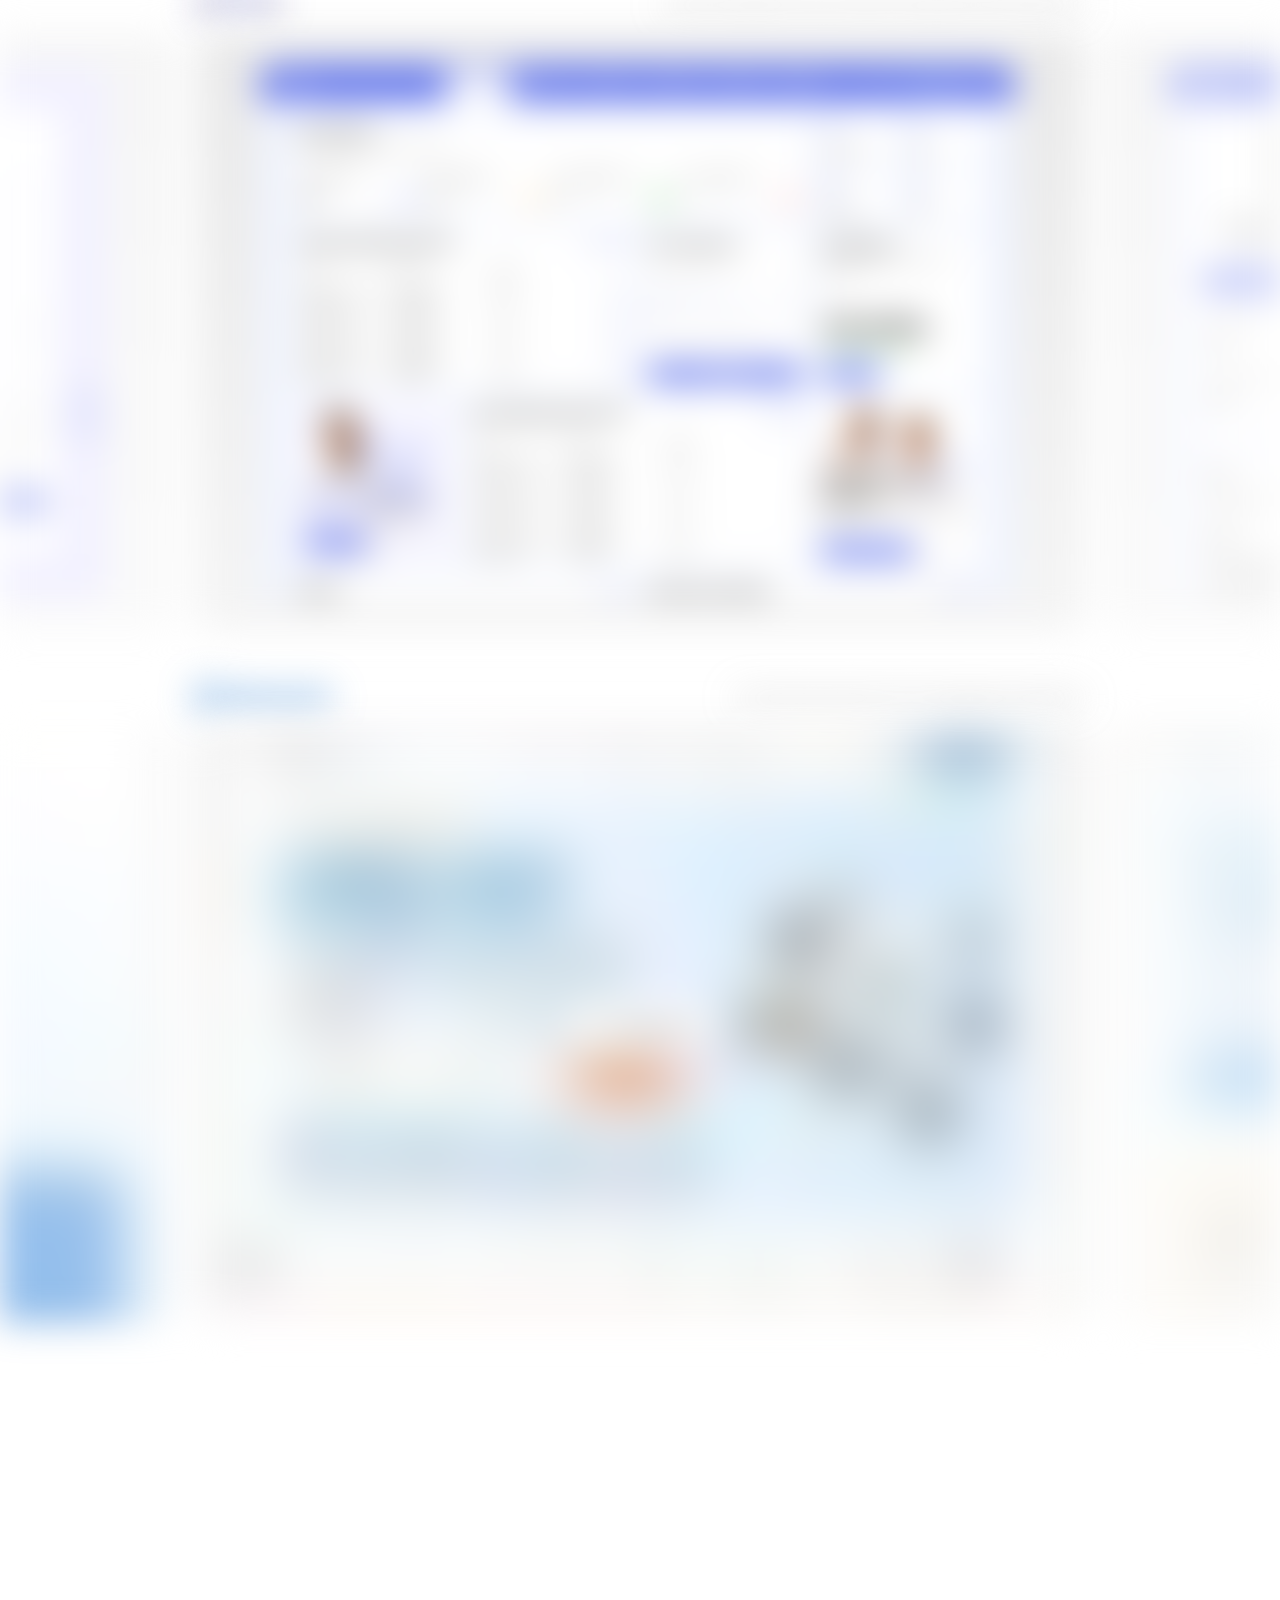
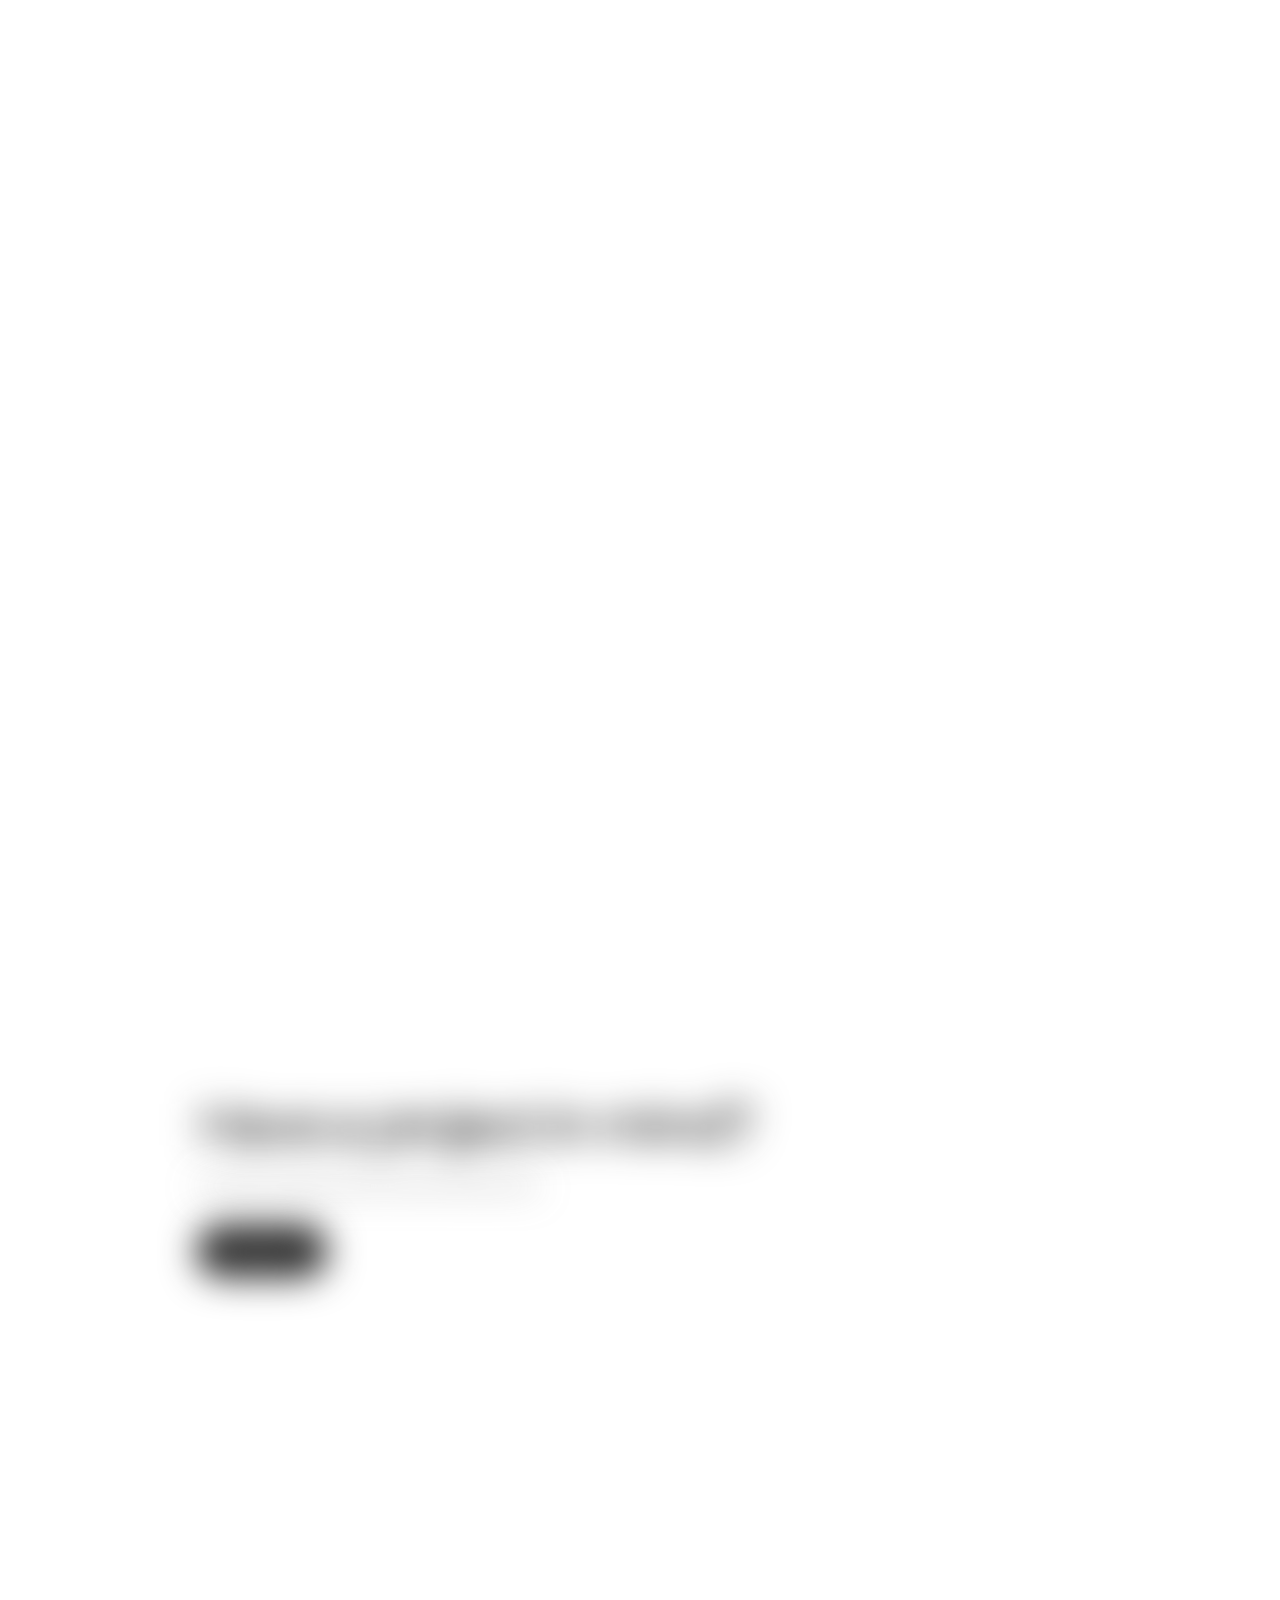
==== commit 7aeb3bda: "Publish 2026-11-26T13:00:43.445Z" ====
--- a/index.html
+++ b/index.html
@@ -22,7 +22,7 @@
 <link rel="icon" type="image/png" sizes="32x32" href="/favicon-32.png">
 <link rel="apple-touch-icon" href="/apple-touch-icon.png">
 <link rel="preload" href="/fonts/Aileron-Regular.otf" as="font" type="font/otf" crossorigin>
-<link rel="stylesheet" href="/styles.css?v=mwxk8jte">
+<link rel="stylesheet" href="/styles.css?v=mwxk8zye">
 </head>
 <body>
 <header class="top">
@@ -35,6 +35,6 @@
 </header>
 <main id="projects" aria-live="polite"></main>
 <nav id="dock" class="dock reveal hidden" aria-label="Projects"></nav>
-<script src="/app.js?v=mwxk8jte"></script>
+<script src="/app.js?v=mwxk8zye"></script>
 </body>
 </html>
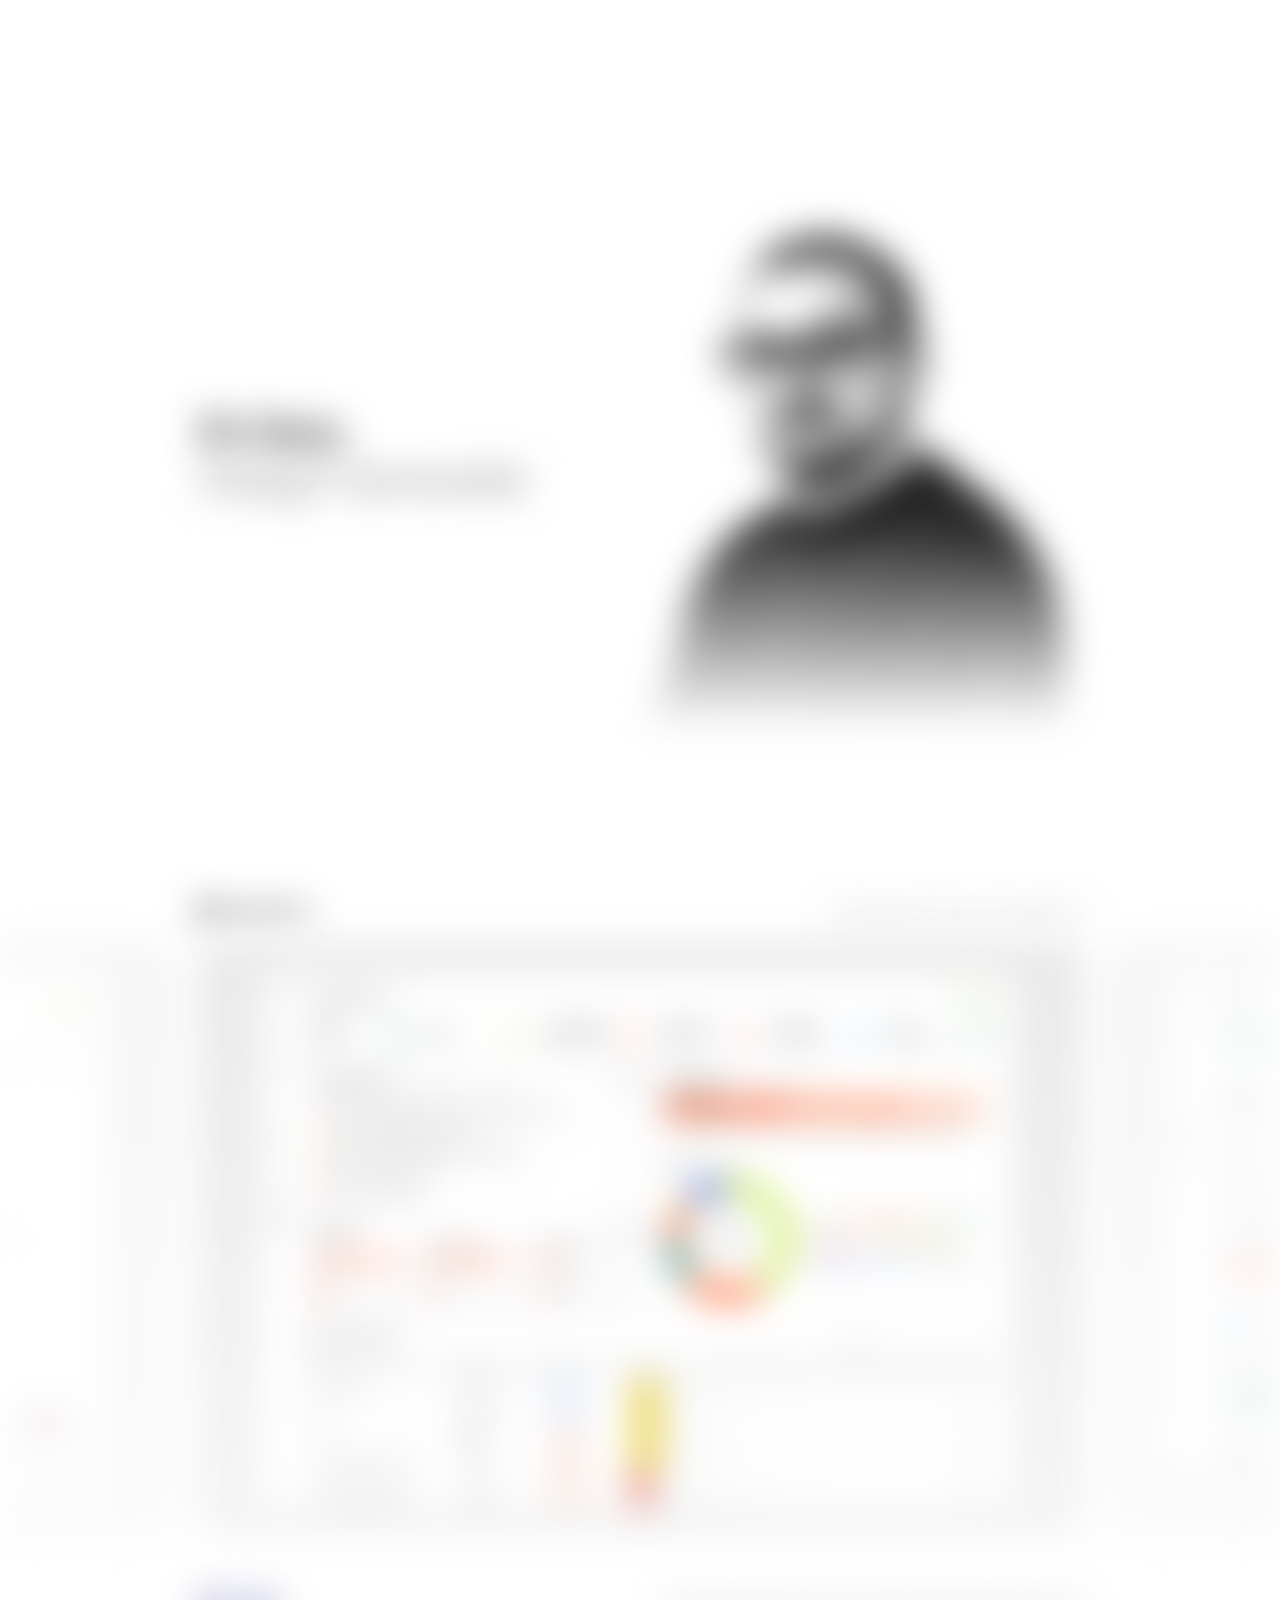
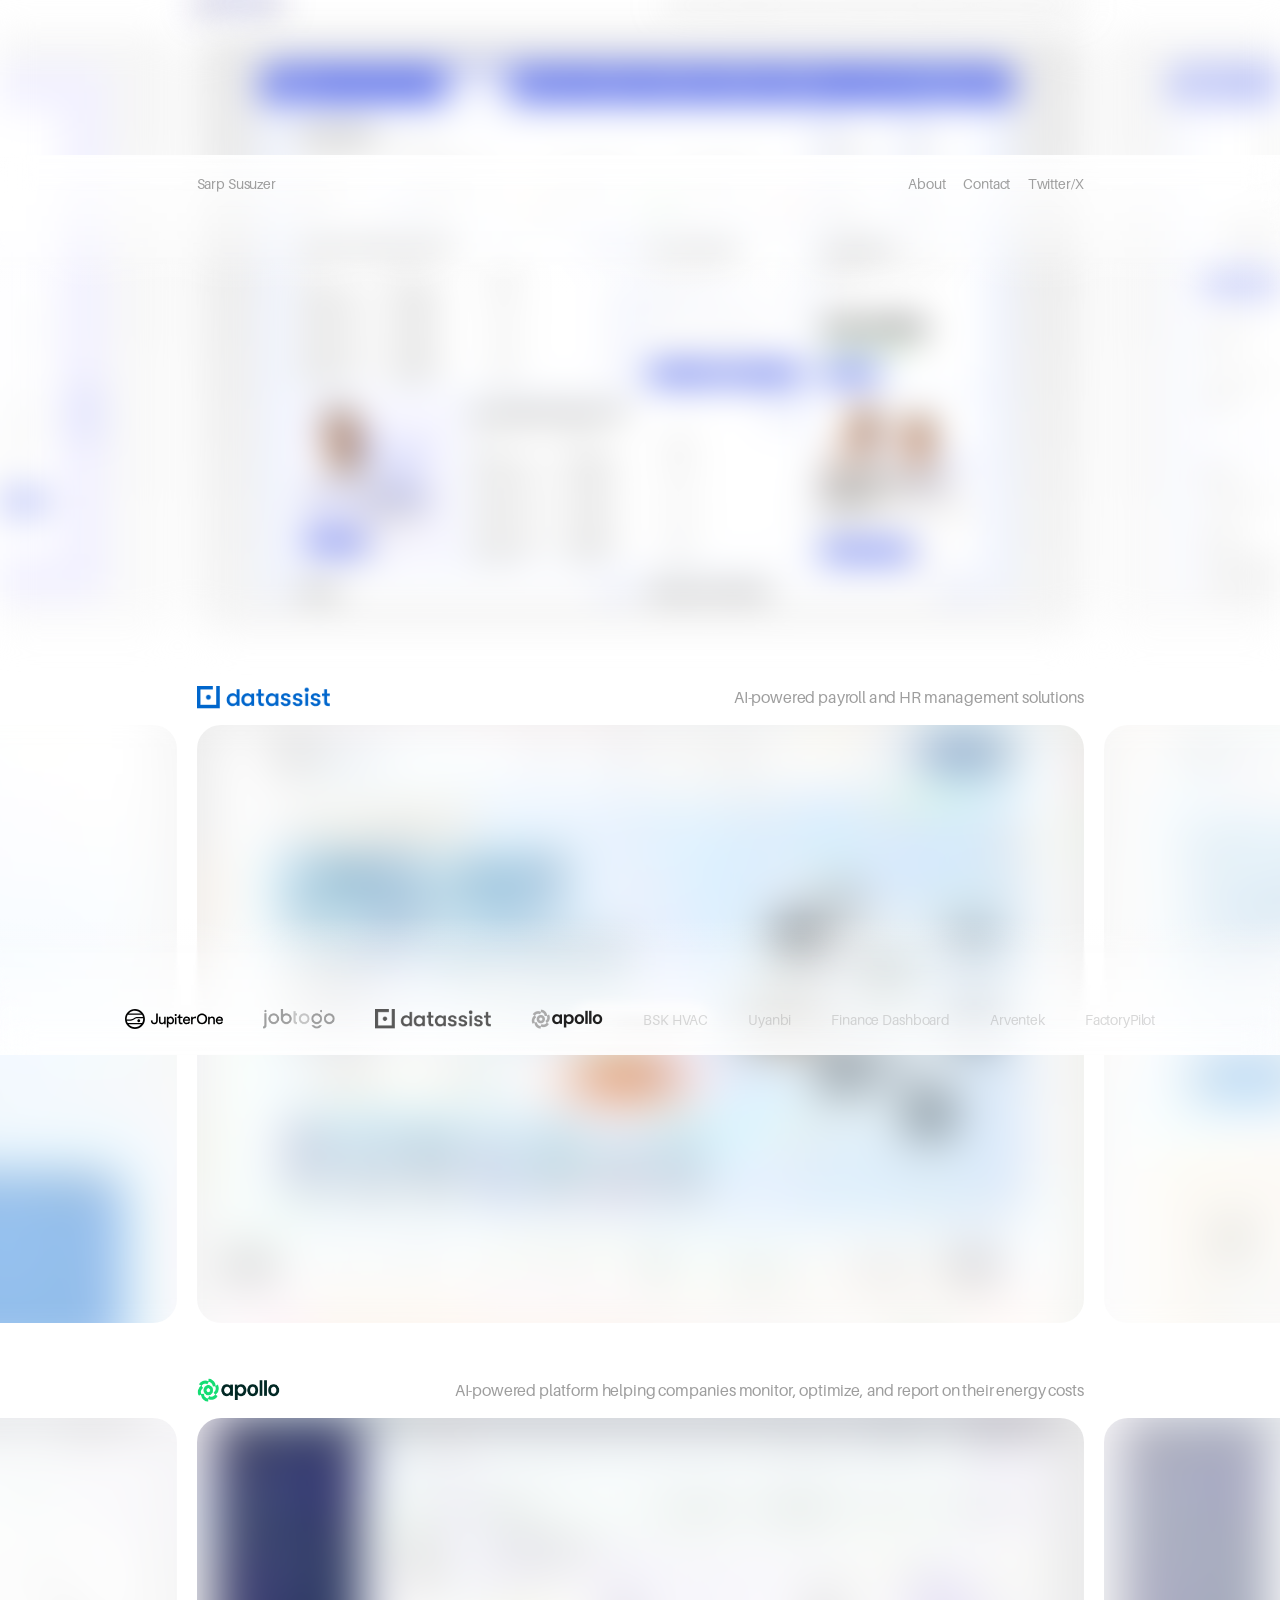
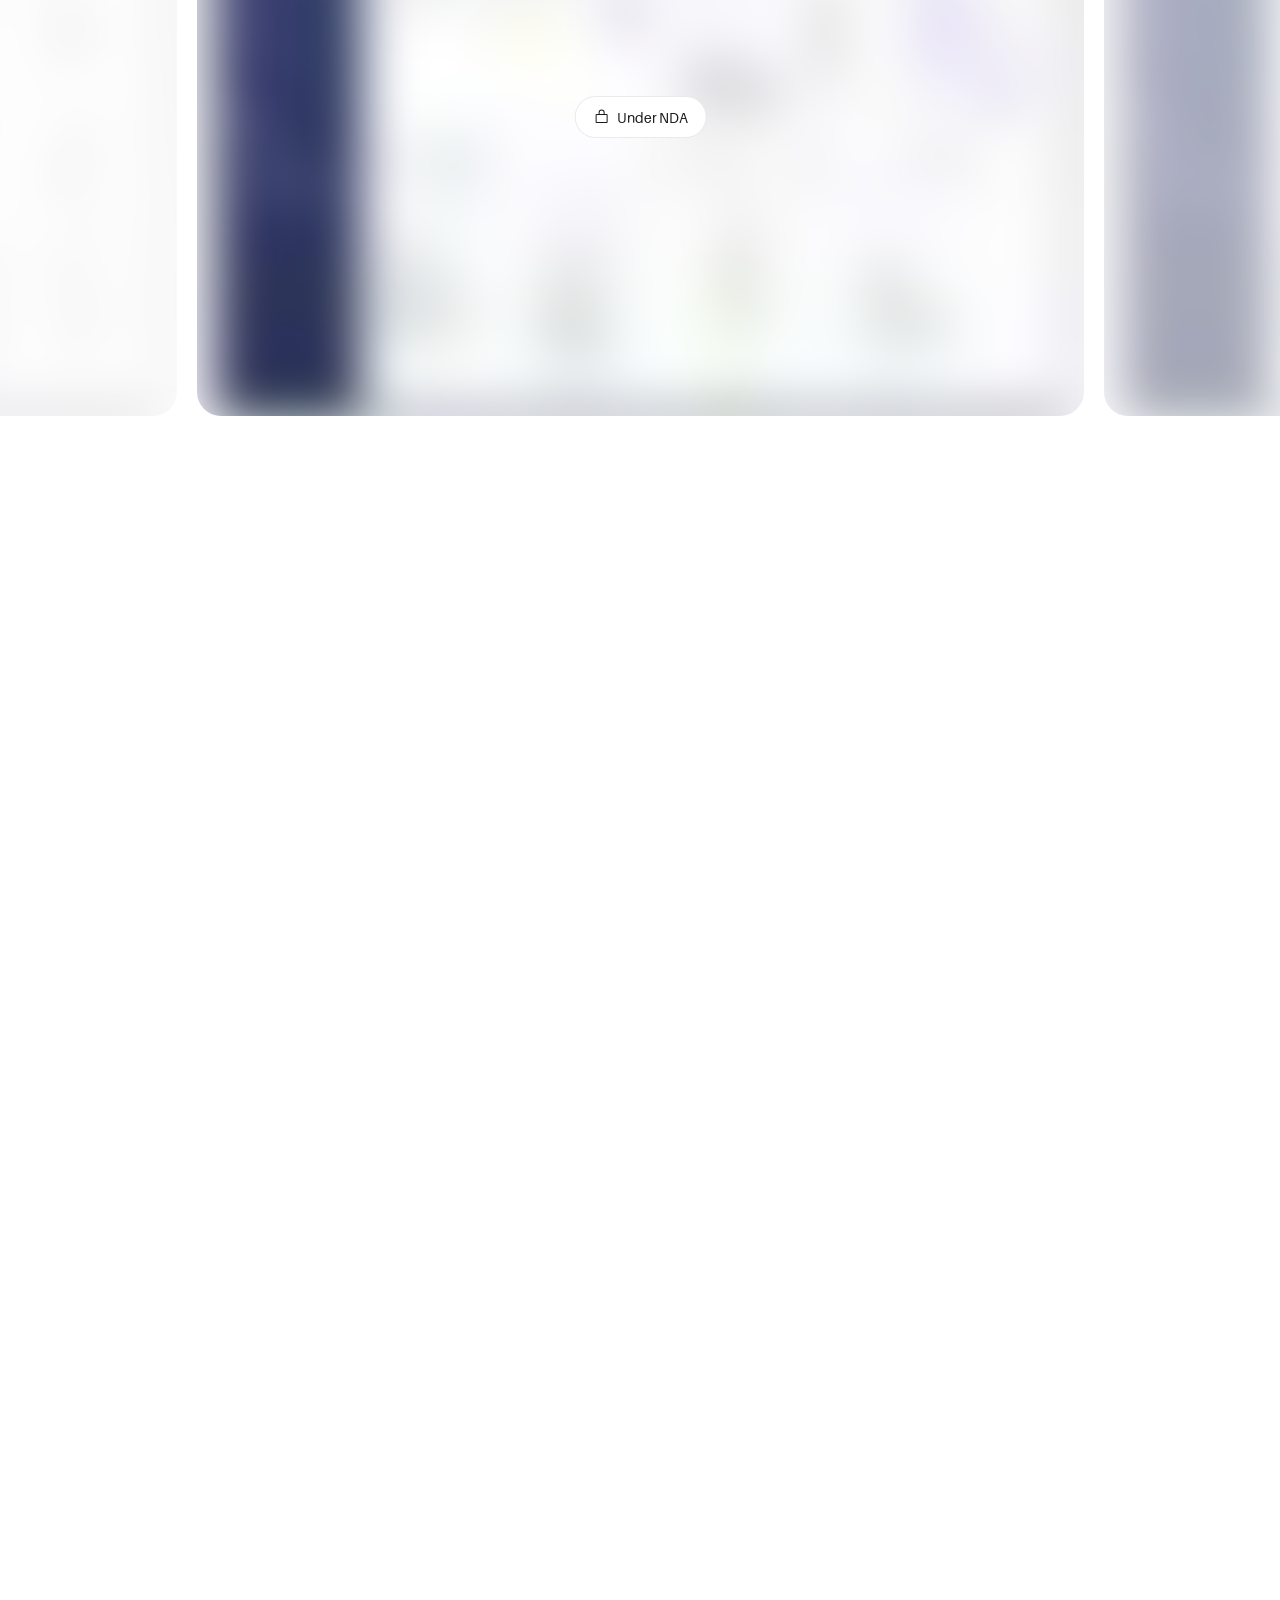
==== commit e99b486c: "Publish 2026-11-26T13:02:34.850Z" ====
--- a/index.html
+++ b/index.html
@@ -22,7 +22,7 @@
 <link rel="icon" type="image/png" sizes="32x32" href="/favicon-32.png">
 <link rel="apple-touch-icon" href="/apple-touch-icon.png">
 <link rel="preload" href="/fonts/Aileron-Regular.otf" as="font" type="font/otf" crossorigin>
-<link rel="stylesheet" href="/styles.css?v=mwxk8zye">
+<link rel="stylesheet" href="/styles.css?v=mwxkbeiw">
 </head>
 <body>
 <header class="top">
@@ -35,6 +35,6 @@
 </header>
 <main id="projects" aria-live="polite"></main>
 <nav id="dock" class="dock reveal hidden" aria-label="Projects"></nav>
-<script src="/app.js?v=mwxk8zye"></script>
+<script src="/app.js?v=mwxkbeiw"></script>
 </body>
 </html>
--- a/styles.css
+++ b/styles.css
@@ -109,12 +109,13 @@
 .slide[data-far="true"] { opacity: 0; pointer-events: none; }
 .slide:focus-visible { outline: 2px solid #1a1a1a; outline-offset: 4px; }
 .slide img {
-  /* shown as uploaded: no background, radius or inset; only scaled down if larger than the slot */
+  /* fills the full slot width, rounded corners */
   position: absolute;
   inset: 0;
   width: 100%;
   height: 100%;
-  object-fit: scale-down;
+  border-radius: var(--card-radius);
+  object-fit: cover;
   object-position: center;
   display: block;
   user-select: none;
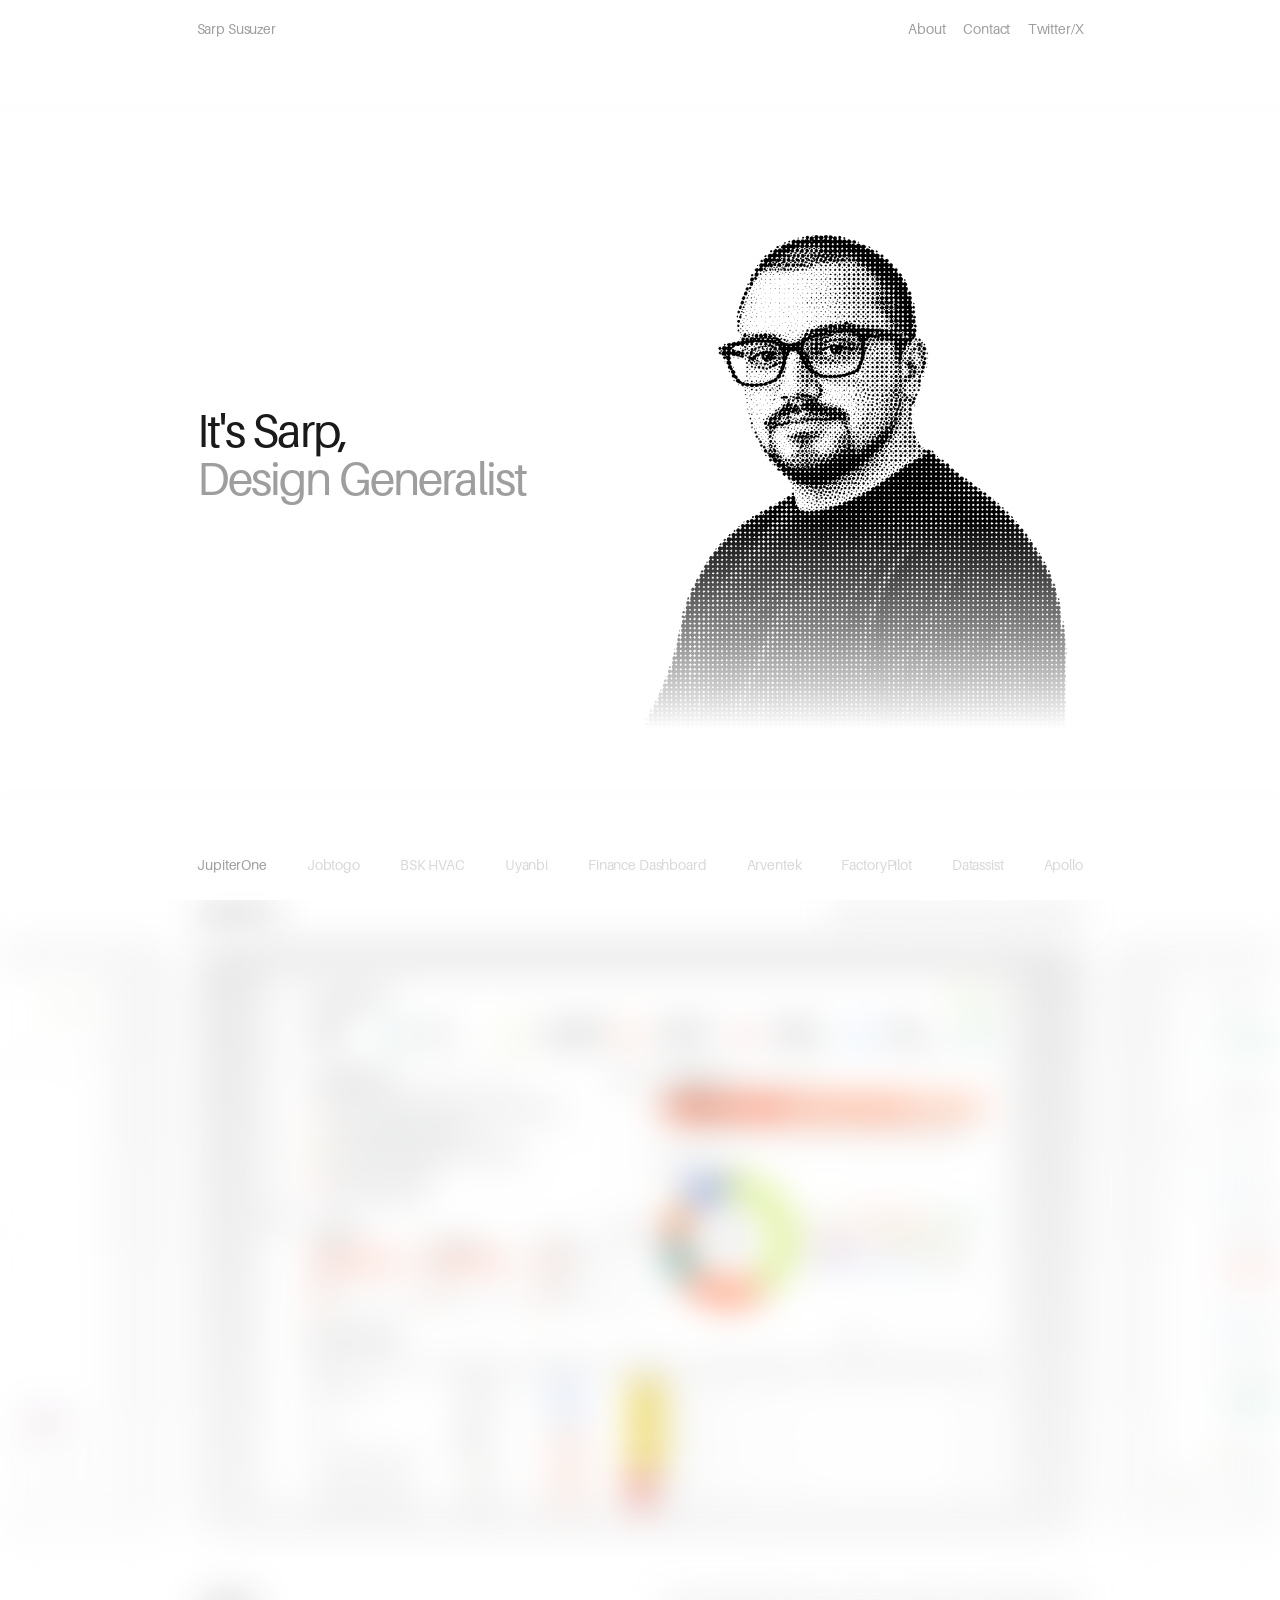
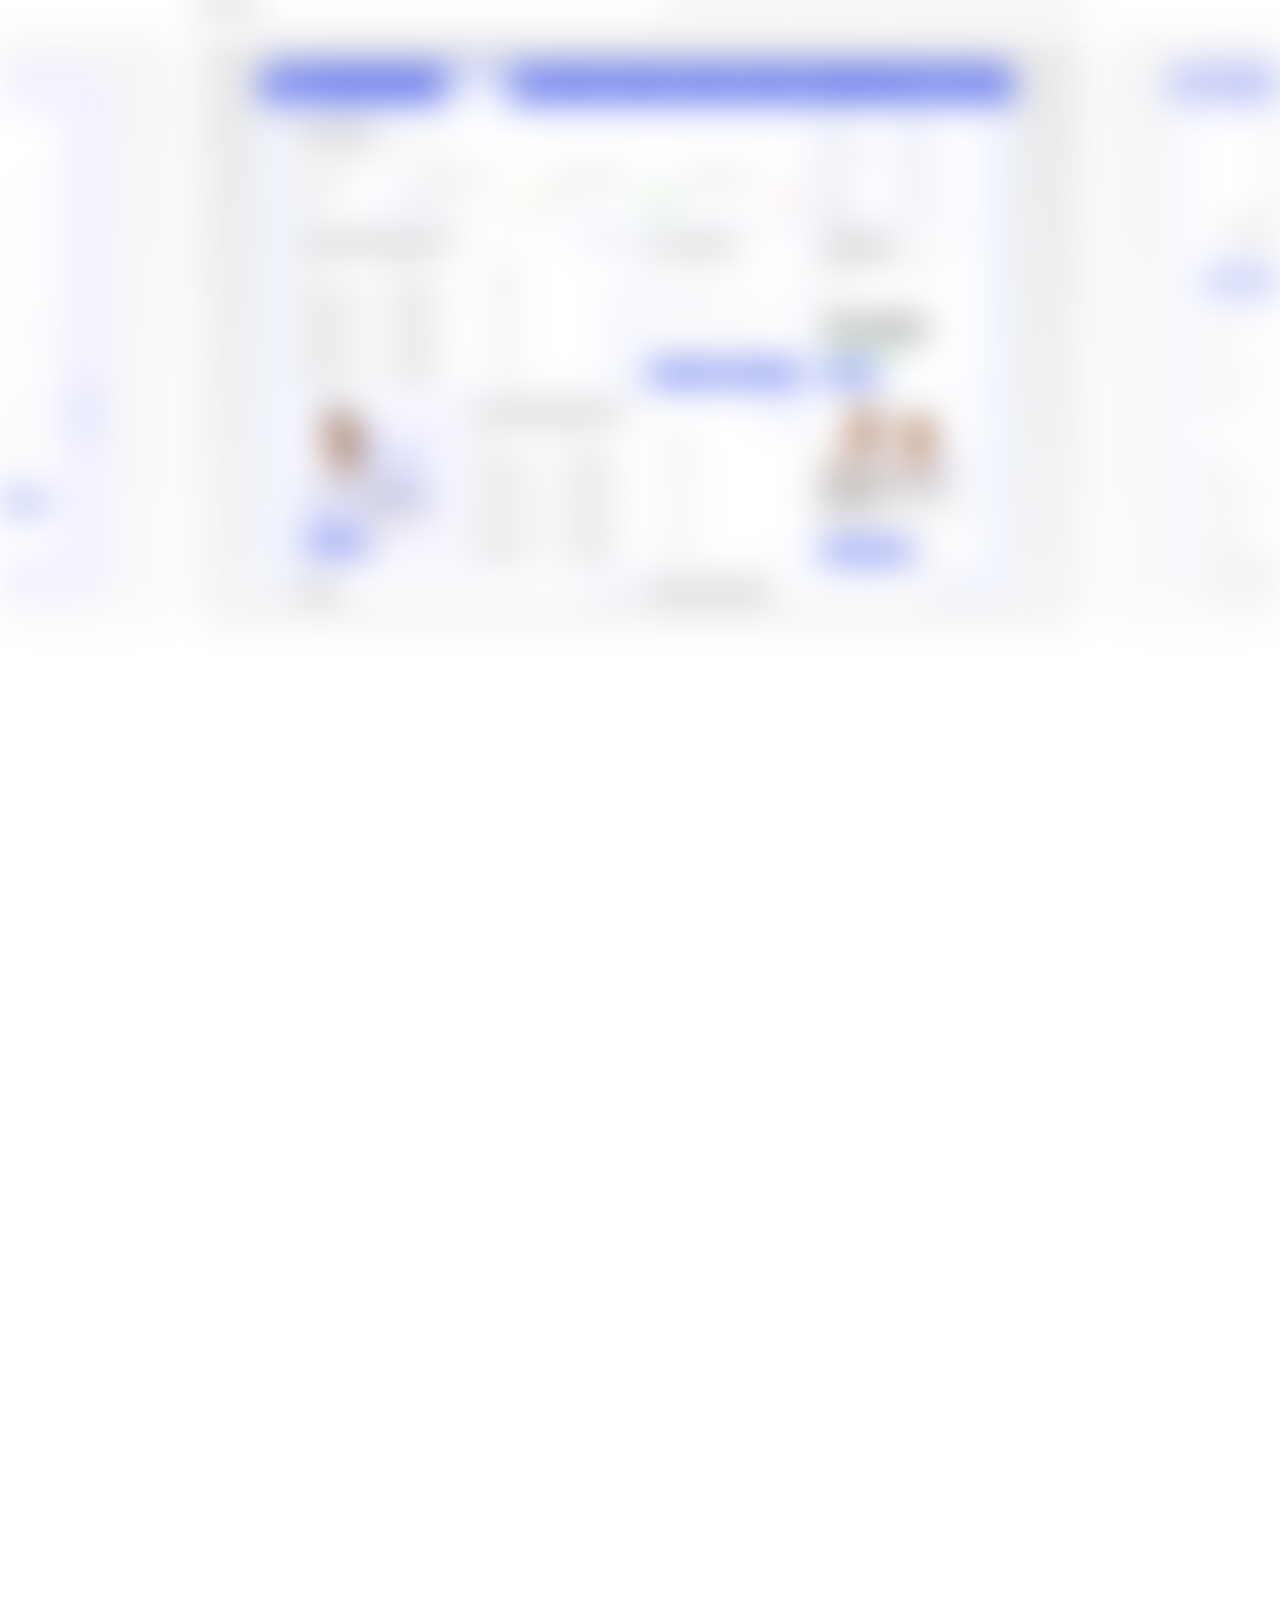
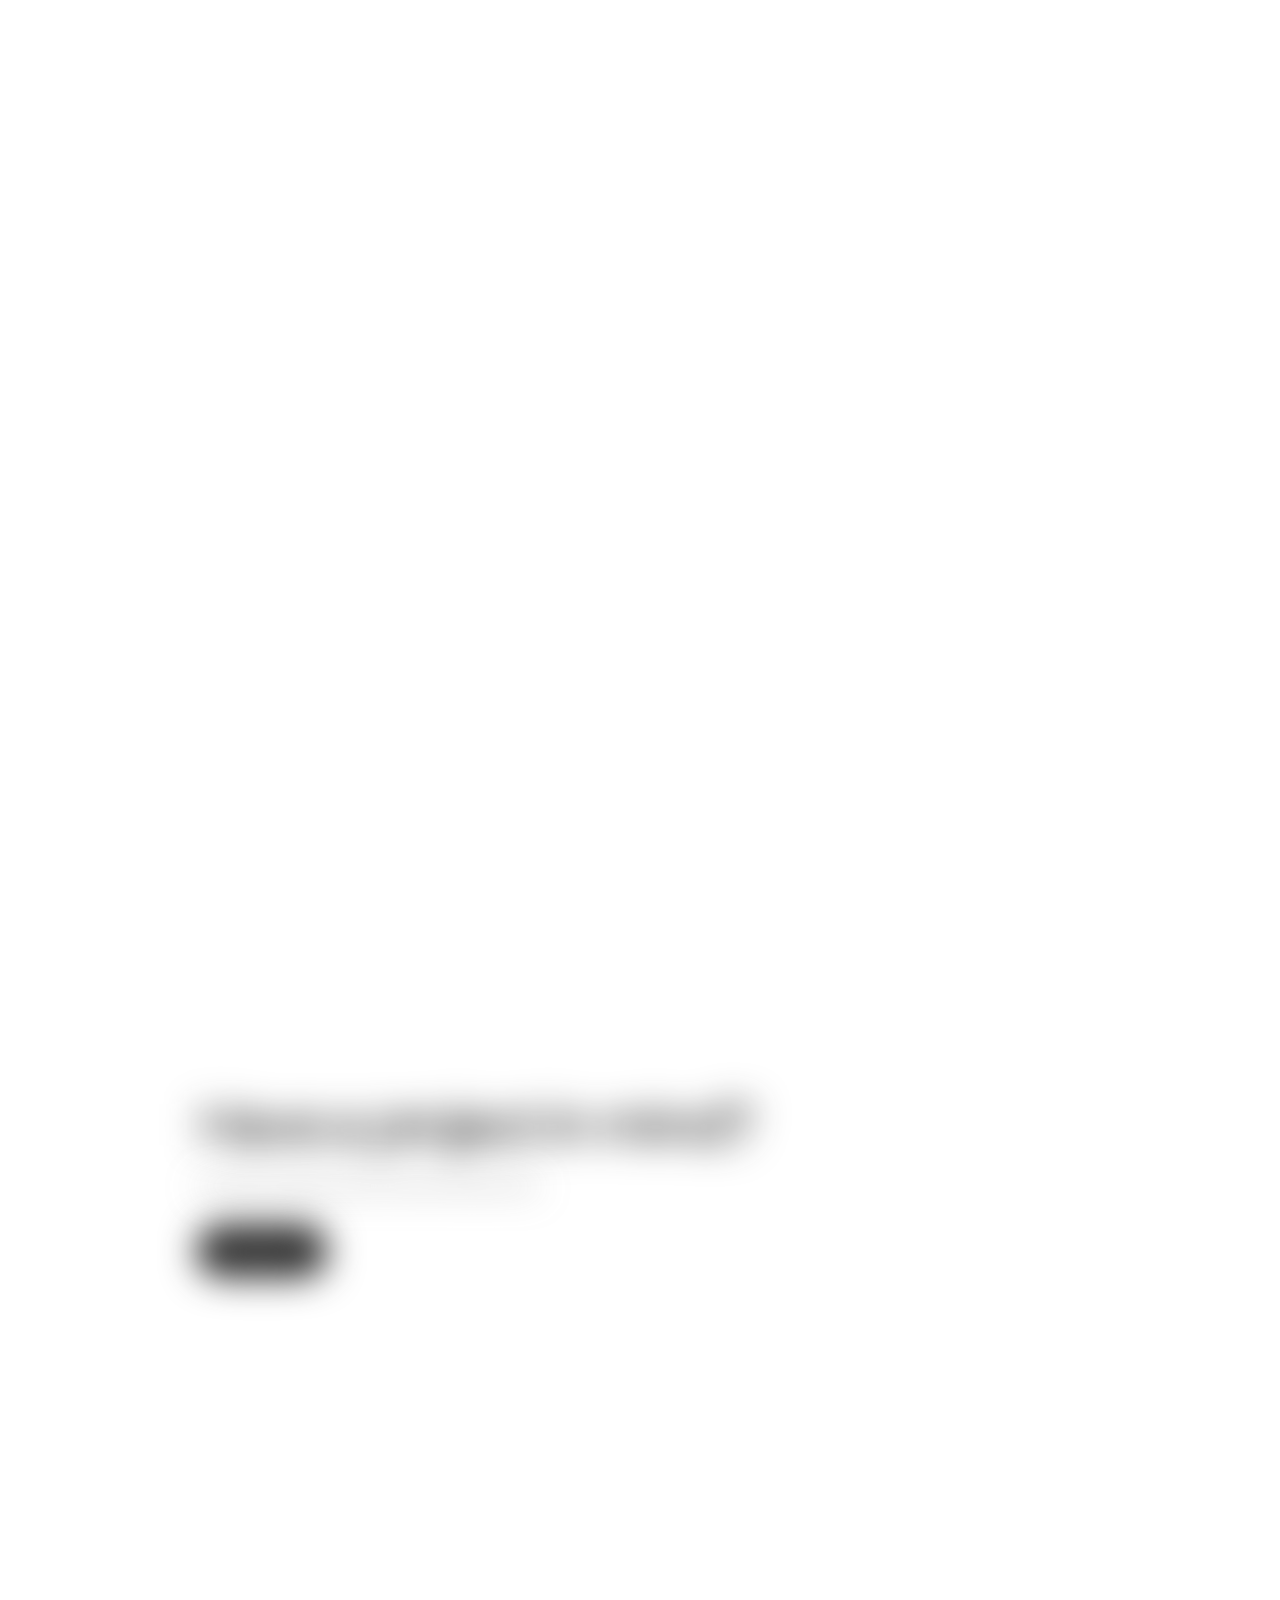
==== commit 370a44f9: "Publish 2026-11-26T13:05:27.653Z" ====
--- a/index.html
+++ b/index.html
@@ -22,7 +22,7 @@
 <link rel="icon" type="image/png" sizes="32x32" href="/favicon-32.png">
 <link rel="apple-touch-icon" href="/apple-touch-icon.png">
 <link rel="preload" href="/fonts/Aileron-Regular.otf" as="font" type="font/otf" crossorigin>
-<link rel="stylesheet" href="/styles.css?v=mwxkbeiw">
+<link rel="stylesheet" href="/styles.css?v=mwxkf3wr">
 </head>
 <body>
 <header class="top">
@@ -35,6 +35,6 @@
 </header>
 <main id="projects" aria-live="polite"></main>
 <nav id="dock" class="dock reveal hidden" aria-label="Projects"></nav>
-<script src="/app.js?v=mwxkbeiw"></script>
+<script src="/app.js?v=mwxkf3wr"></script>
 </body>
 </html>
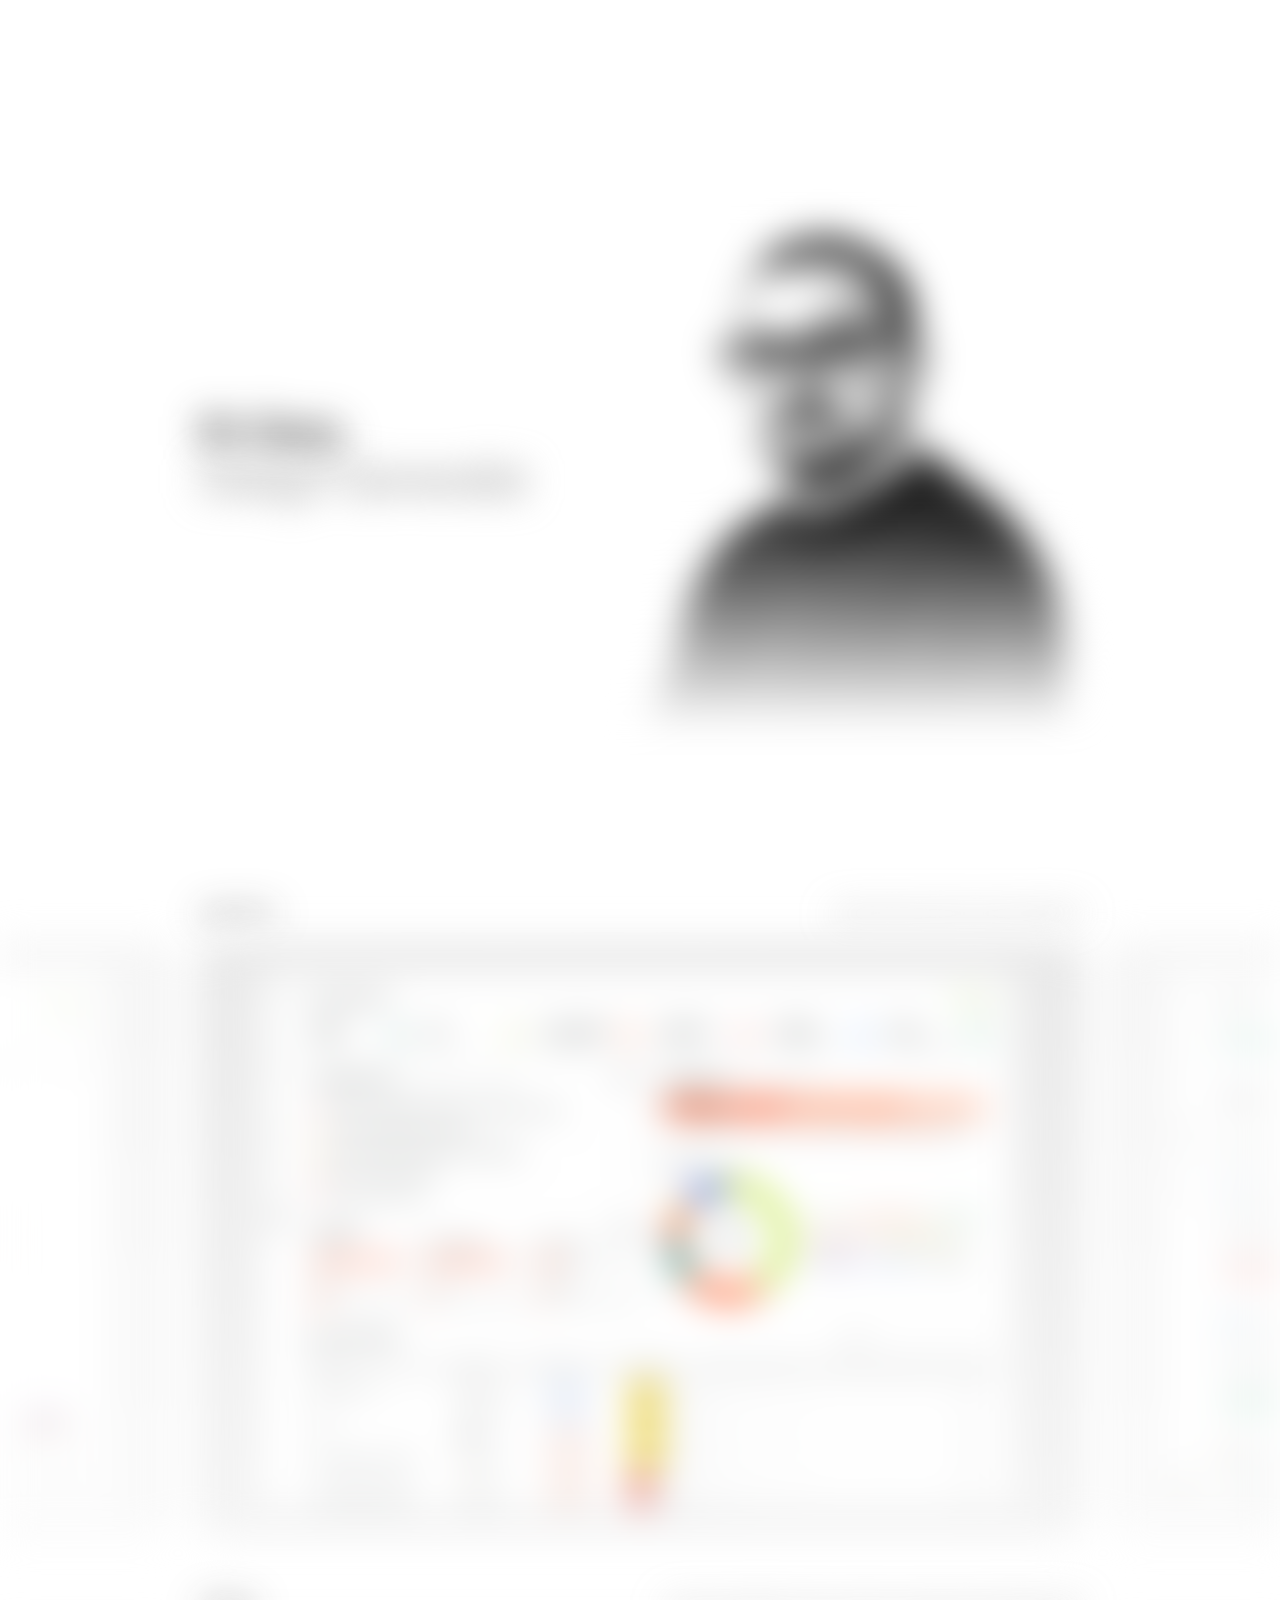
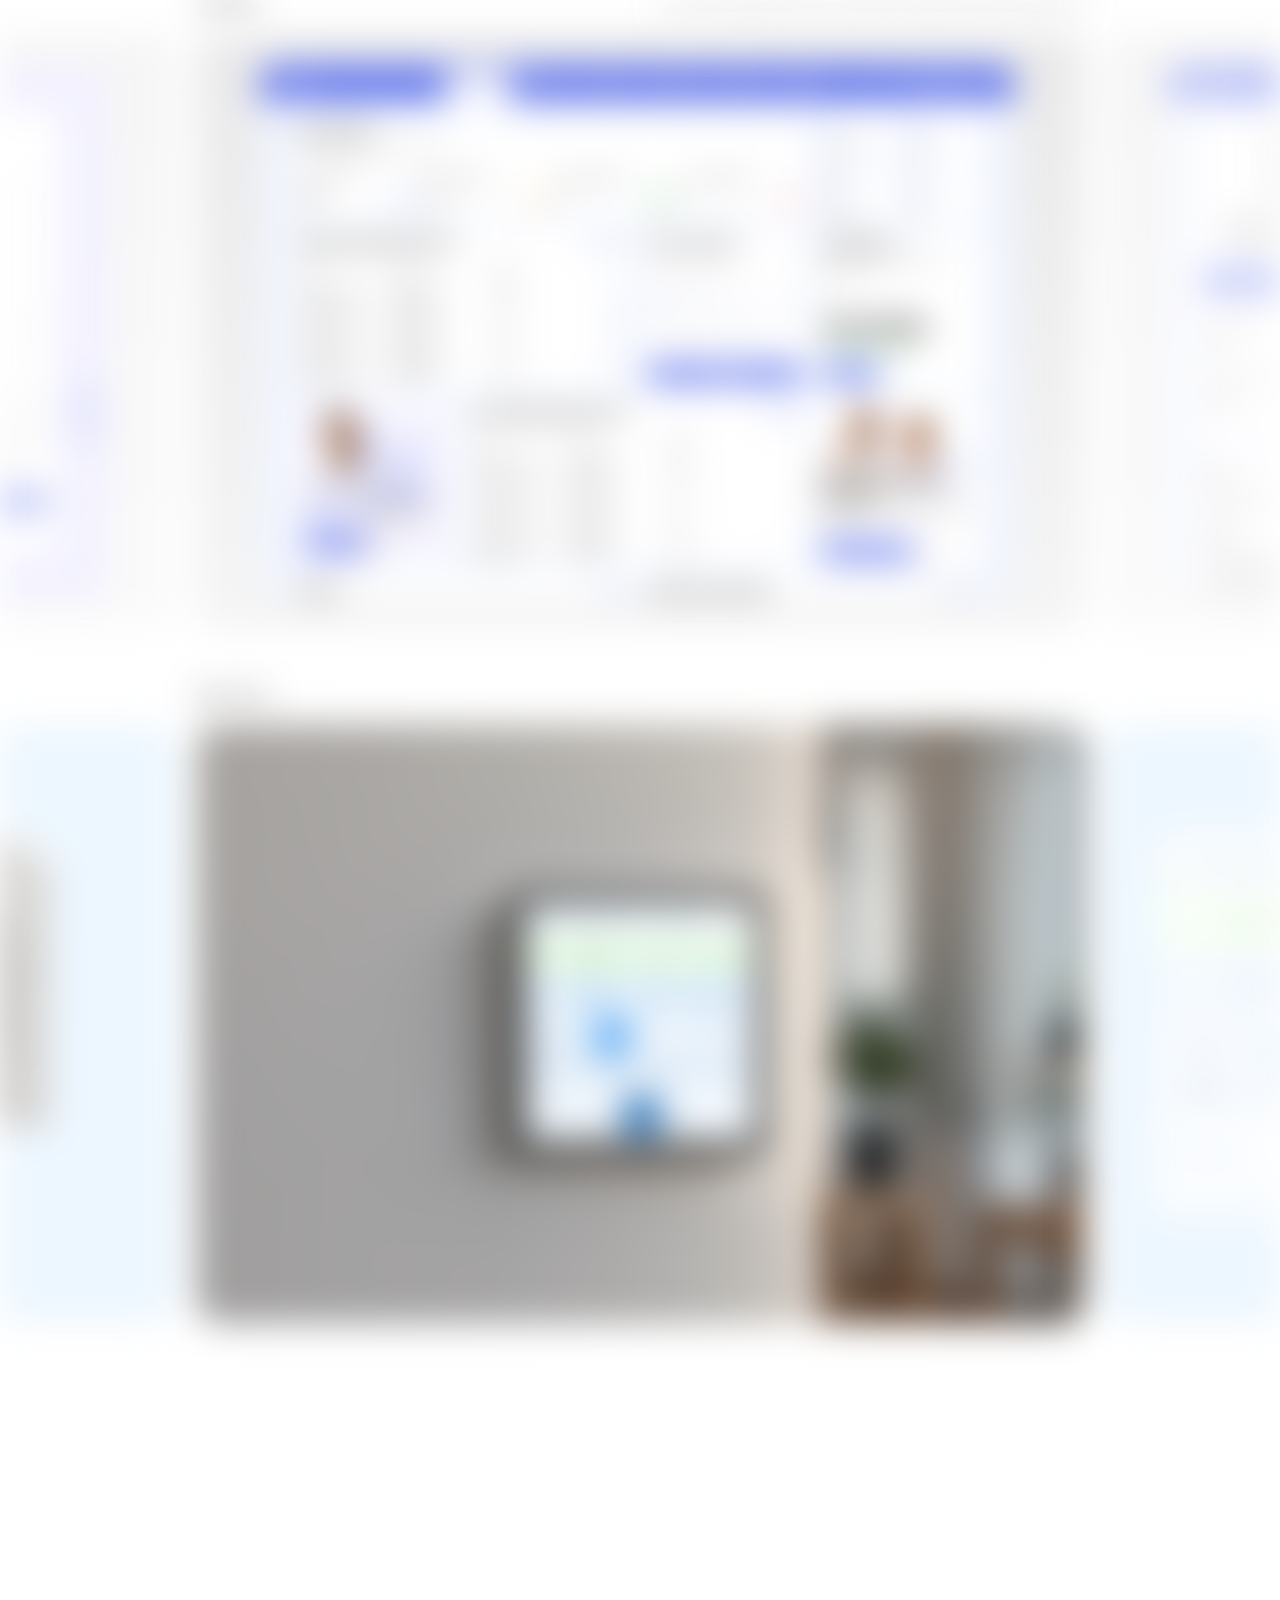
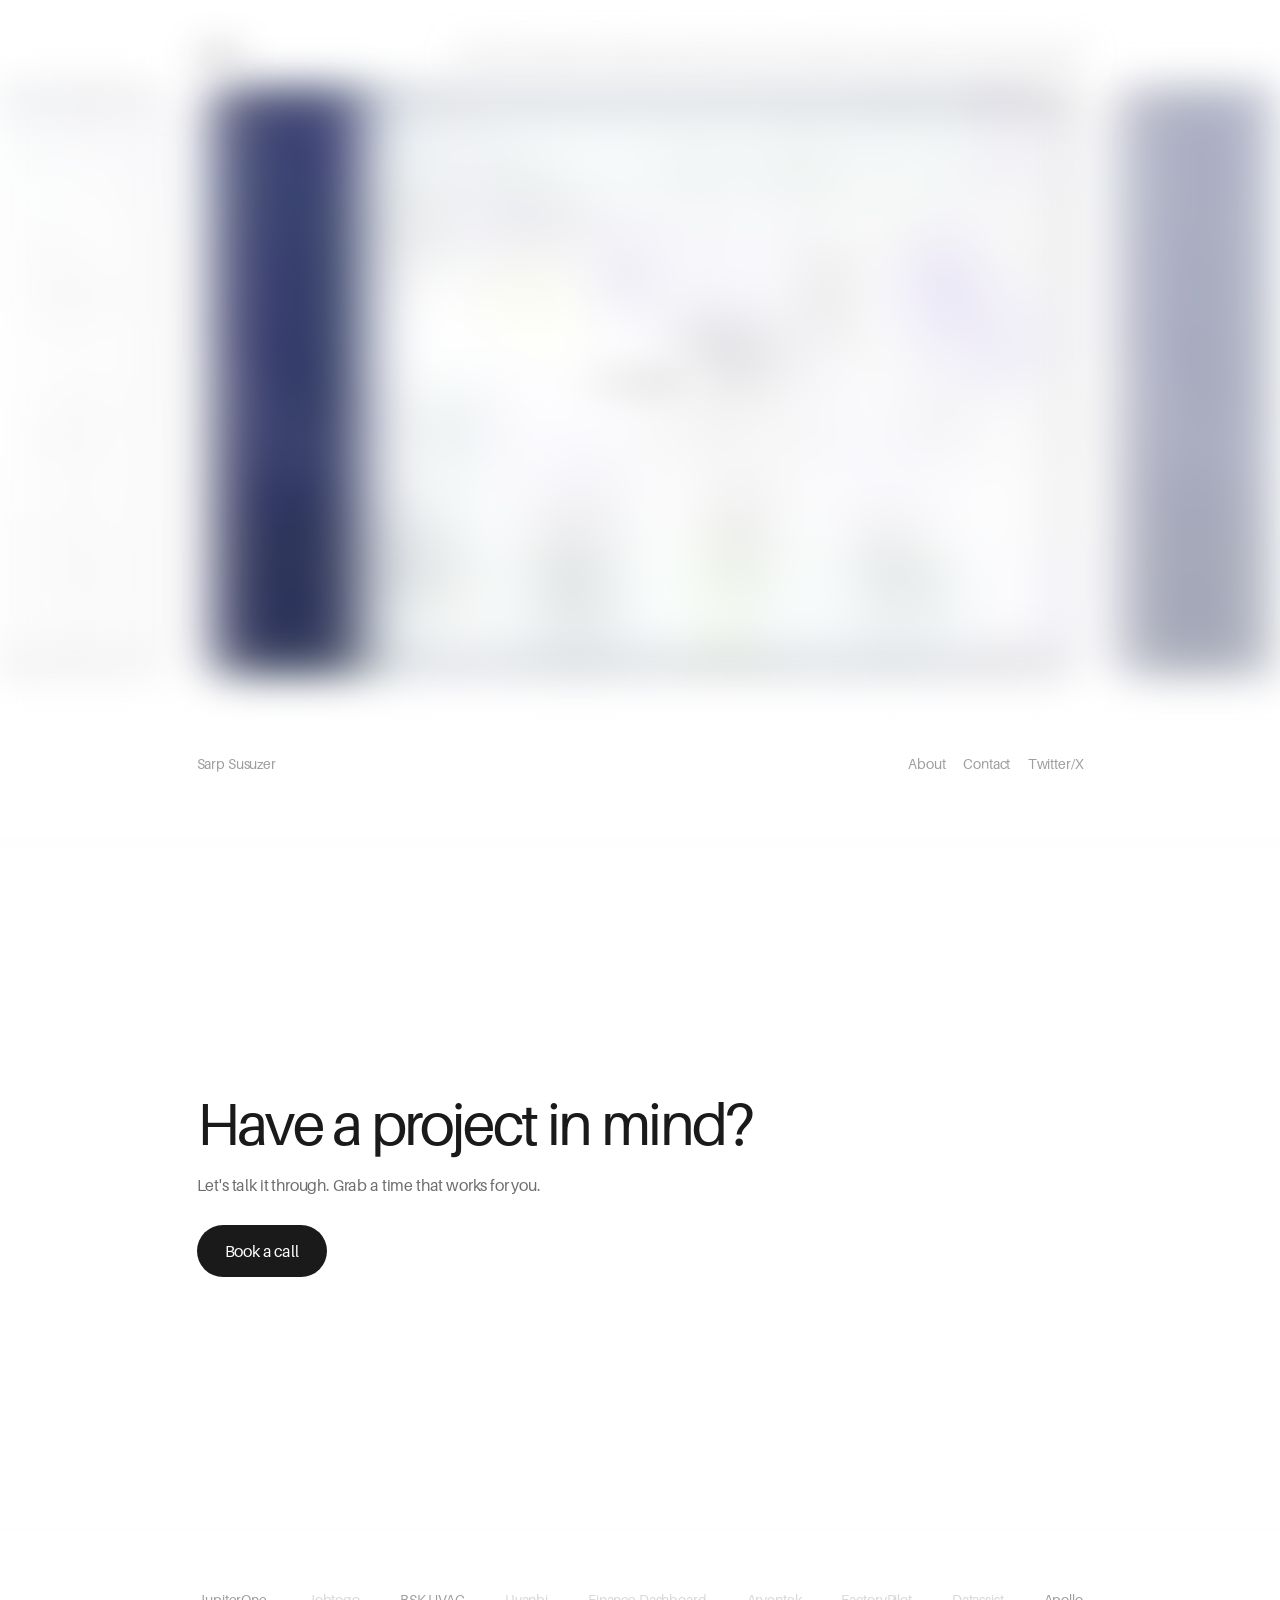
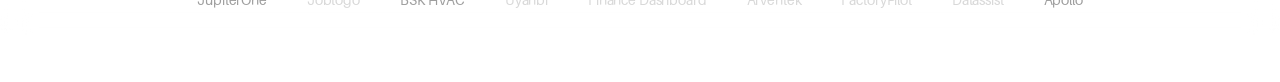
==== commit 141c61f1: "Publish 2026-11-26T13:05:36.788Z" ====
--- a/index.html
+++ b/index.html
@@ -22,7 +22,7 @@
 <link rel="icon" type="image/png" sizes="32x32" href="/favicon-32.png">
 <link rel="apple-touch-icon" href="/apple-touch-icon.png">
 <link rel="preload" href="/fonts/Aileron-Regular.otf" as="font" type="font/otf" crossorigin>
-<link rel="stylesheet" href="/styles.css?v=mwxkf3wr">
+<link rel="stylesheet" href="/styles.css?v=mwxkfaz3">
 </head>
 <body>
 <header class="top">
@@ -35,6 +35,6 @@
 </header>
 <main id="projects" aria-live="polite"></main>
 <nav id="dock" class="dock reveal hidden" aria-label="Projects"></nav>
-<script src="/app.js?v=mwxkf3wr"></script>
+<script src="/app.js?v=mwxkfaz3"></script>
 </body>
 </html>
